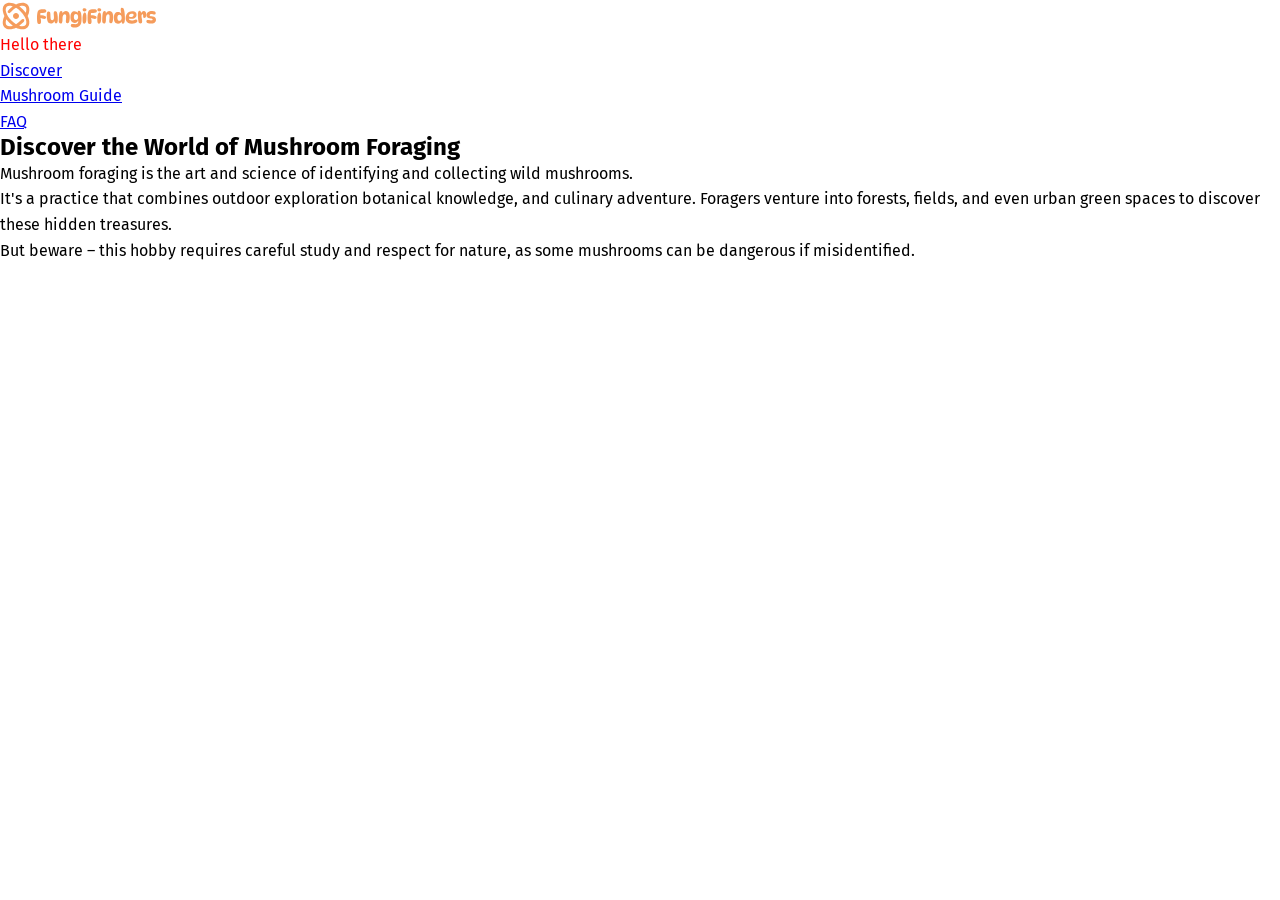
==== index.html @ e7a5d0ff "Adding the root styles" ====
<!DOCTYPE html>
<html lang="en">
<head>
    <meta charset="UTF-8">
    <meta name="viewport" content="width=device-width, initial-scale=1.0">
    <link rel="stylesheet" href="style.css">
    <link rel="preconnect" href="https://fonts.googleapis.com" />
    <link rel="preconnect" href="https://fonts.gstatic.com" crossorigin />
    <link href="https://fonts.googleapis.com/css2?family=Fira+Sans:wght@400;700&family=Outfit:wght@100..900&display=swap"
        rel="stylesheet" />
    <title>Fungi Finders</title>
</head>
<body>
    <header class="site-header">
        <img src="/fungi-finders-assets-and-designs-final/assets/fungi-finders.svg" alt="Logo of company showing funghi">
        <nav class="primary-navigation">
            <ul role="list">
                <li>Hello there</li>
                <li><a href="/">Discover</a></li>
                <li><a href="#">Mushroom Guide</a></li>
                <li><a href="#">FAQ</a></li>
            </ul>
        </nav>
    </header>
    <main>
        <section class="hero">
            <h1 >Discover the World of Mushroom Foraging</h1>
            <p>Mushroom foraging is the art and science of identifying and collecting wild mushrooms.</p>
            <p>It's a practice that combines outdoor exploration botanical knowledge, and culinary adventure. Foragers venture into
            forests, fields, and even urban green spaces to discover these hidden treasures.</p>
            <p>But beware – this hobby requires careful study and respect for nature, as some mushrooms can be dangerous if
            misidentified.</p>
        </section>
    </main>

  
</body>
</html>
---- style.css ----
@layer reset {
    *,
    *::before,
    *::after {
    box-sizing: border-box;
    }

    /* https://kilianvalkhof.com/2022/css-html/your-css-reset-needs-text-size-adjust-probably/ */
    html {
    -moz-text-size-adjust: none;
    -webkit-text-size-adjust: none;
    text-size-adjust: none;
    }

    body,
    h1,
    h2,
    h3,
    h4,
    p,
    figure,
    blockquote,
    dl,
    dd {
    margin: 0;

    }

    /* https://www.scottohara.me/blog/2019/01/12/lists-and-safari.html */
    [role="list"] { 
    list-style: none;
    margin: 0;
    padding: 0;

    color: red;
    }

    body {
    min-block-size: 100vh;
    line-height: 1.6;
    }

    h1,
    h2,
    h3,
    button,
    input,
    label {
    line-height: 1.1;
    }

    h1,
    h2,
    h3,
    h4 {
    text-wrap: balance;
    }

    p,
    li {
    text-wrap: pretty;
    }

    img,
    picture {
    max-inline-size: 100%;
    display: block;
    }

    input,
    button,
    textarea,
    select {
    font: inherit;
    }   
}

@layer base {
    :root {
  --clr-white: hsl(0, 0%, 100%);
  --clr-gray-100: hsl(0, 2%, 79%);
  --clr-brand-400: hsl(25, 88%, 75%);
  --clr-brand-500: hsl(25, 88%, 66%);
  --clr-green-400: hsl(143, 19%, 49%);
  --clr-green-500: hsl(143, 38%, 37%);
  --clr-green-600: hsl(145, 29%, 19%);
  --clr-brown-500: hsl(10, 5%, 25%);
  --clr-brown-600: hsl(9, 7%, 21%);
  --clr-brown-700: hsl(9, 8%, 16%);
  --clr-brown-800: hsl(0, 6%, 15%);
  --clr-brown-900: hsl(0, 6%, 13%);

  --clr-orange-500: hsl(28, 43%, 28%);
  --clr-red-500: hsl(359, 34%, 24%);
  --clr-teal-500: hsl(186, 42%, 25%);

 --ff-heading: "Outfit", sans-serif;
 --ff-body: "Fira Sans", sans-serif;
}
}

body {
    font-family: var(--ff-body);
}
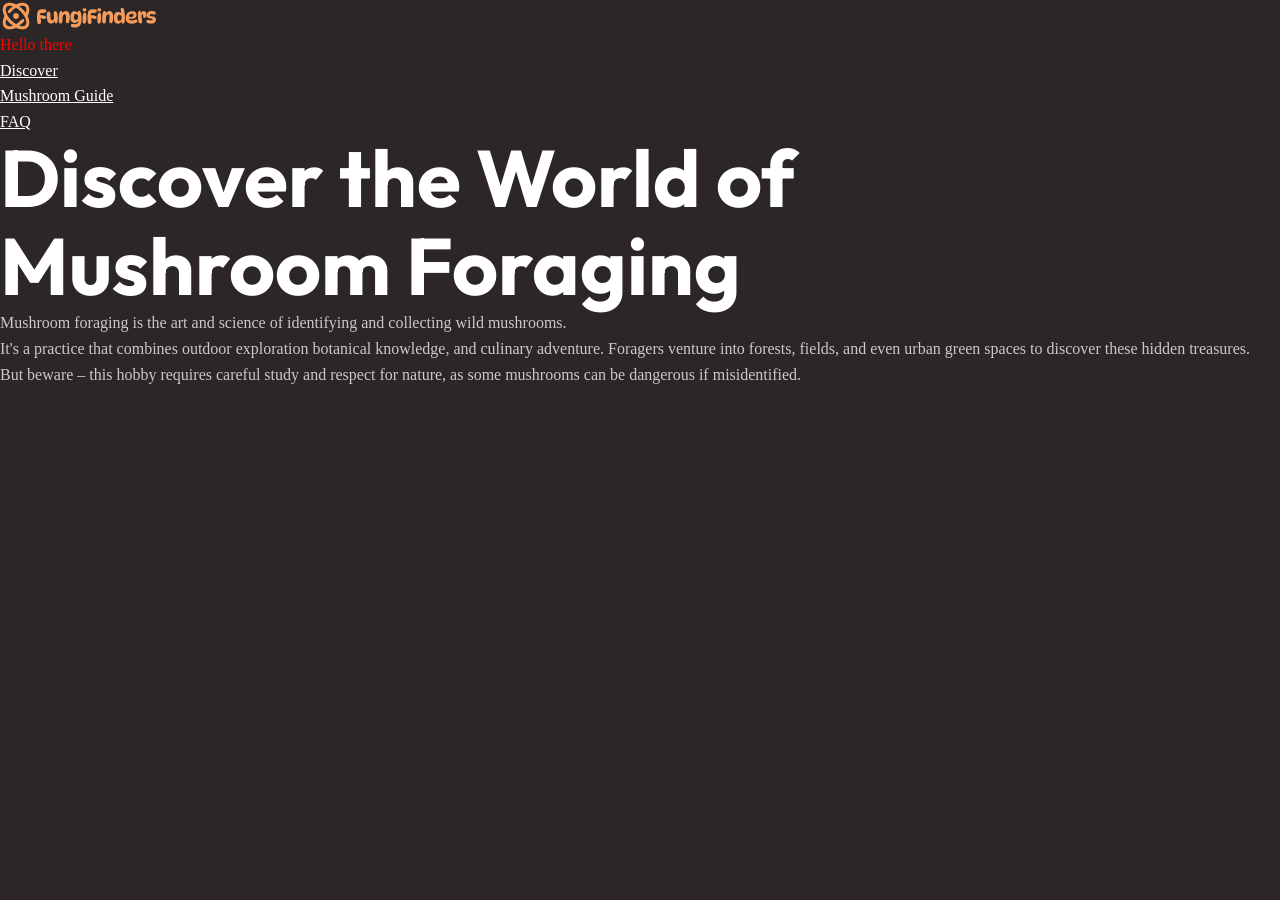
==== commit 543e7fc7: "setting up html structure" ====
--- a/index.html
+++ b/index.html
@@ -31,7 +31,80 @@
             <p>But beware – this hobby requires careful study and respect for nature, as some mushrooms can be dangerous if
             misidentified.</p>
         </section>
+
+        <section>
+            <h2></h2>
+            <p></p>
+            <!-- three columns -->
+             <div>
+                <div class="card">
+                    <img src="#" alt="">
+                    <h3></h3>
+                    <p></p>
+                </div>
+             </div>
+        </section>
+        <section>
+            <h2></h2>
+            <p></p>
+            <!-- three columns -->
+             <div>
+                <div class="card">
+                    <img src="#" alt="">
+                    <h3></h3>
+                    <p></p>
+                </div>
+             </div>
+        </section>
+        <!-- col 3 -->
+        <section>
+            <h2></h2>
+            <p></p>
+            <!-- three columns -->
+             <div>
+                <div class="card">
+                    <img src="#" alt="">
+                    <h3></h3>
+                    <p></p>
+                </div>
+             </div>
+        </section>
+
+        <section>
+            <h2></h2>
+            <p></p>
+        </section>
+
+        <section>
+            <!-- two columns -->
+             <div>
+                <div>
+                    <img src="#" alt="">
+                </div>
+                <div>
+                    <h2></h2>
+                    <p></p>
+                    <p></p>
+                    <a href="http://" class="button"></a>
+                </div>
+             </div>
+             <div>
+                <div>
+                    <h2></h2>
+                    <p></p>
+                    <p></p>
+                    <a href="http://" class="button"></a>
+                </div>
+                <div>
+                    <img src="#" alt="">
+                </div>
+             </div>
+        </section>
     </main>
+
+    <footer class="site-footer">
+
+    </footer>
 
   
 </body>
--- a/style.css
+++ b/style.css
@@ -94,13 +94,94 @@
   --clr-red-500: hsl(359, 34%, 24%);
   --clr-teal-500: hsl(186, 42%, 25%);
 
- --ff-heading: "Outfit", sans-serif;
- --ff-body: "Fira Sans", sans-serif;
-}
+  --ff-heading: "Outfit", sans-serif;
+  --ff-body: "Fira Sans", sans-serif;
+  --fs-300: 0.875rem;
+  --fs-400: 1rem;
+  --fs-500: 1.125rem;
+  --fs-600: 1.25rem;
+  --fs-700: 1.5rem;
+  --fs-800: 2rem;
+  --fs-900: 3.75rem;
+  --fs-1000: 3.75rem;
+    
+
+
+  /* primitives here */
+  --text-main: var(--clr-gray-100);
+  --text-high-contrast: var(--clr-white);
+  --text-brand: var(--clr-brand-500);
+  --text-brand-light: var(--clr-brand-400);
+
+  --background-accent-light: var(--clr-green-400);
+  --background-accent-main: var(--clr-green-500);
+  --background-accent-dark: var(--clr-green-600);
+
+  --background-extra-light: var(--clr-brown-500);
+  --background-light: var(--clr-brown-600);
+  --background-main: var(--clr-brown-700);
+  --background-dark: var(--clr-brown-800);
+  --background-extra-dark: var(--clr-brown-900);
+        
+
+  --font-size-heading-sm: var(--fs-700);
+  --font-size-heading-regular: var(--fs-800);
+  --font-size-heading-lg: var(--fs-900);
+  --font-size-heading-xl: var(--fs-1000);
+
+  --font-size-sm: var(--fs-300);
+  --font-size-regular: var(--fs-400);
+  --font-size-md: var(--fs-500);
+  --font-size-lg: var(--fs-600);
+
+
+  --border-radius-1: 0.25rem;
+  --border-radius-2: 0.5rem;
+  --border-radius-3: 0.75rem;
+
+    
+ @media (width > 760px) {
+    --fs-300: 0.875rem;
+    --fs-400: 1rem;
+    --fs-500: 1.25rem;
+    --fs-600: 1.5rem;
+    --fs-700: 2rem;
+    --fs-800: 3rem;
+    --fs-900: 5rem;
+    --fs-1000: 7.5rem;
+ }
+ 
+    html {
+    font-family: var(--ff-body);
+    line-height: 1.6;
 }
 
 body {
-    font-family: var(--ff-body);
+    font-size: var(--font-size-regular);
+    color: var(--text-main);
+    background-color: var(--background-main);
 }
 
 
+h1, h2, h3, h4 {
+    font-family: var(--ff-heading);
+    color: var(--text-high-contrast);   
+}
+
+h1 {
+    font-size: var(--font-size-heading-lg);
+}
+
+a {
+    color: var(--text-high-contrast);
+}
+
+a:hover,
+a:focus-visible {
+    color: red;
+}
+/* end of root - end of base */
+}
+    } 
+
+
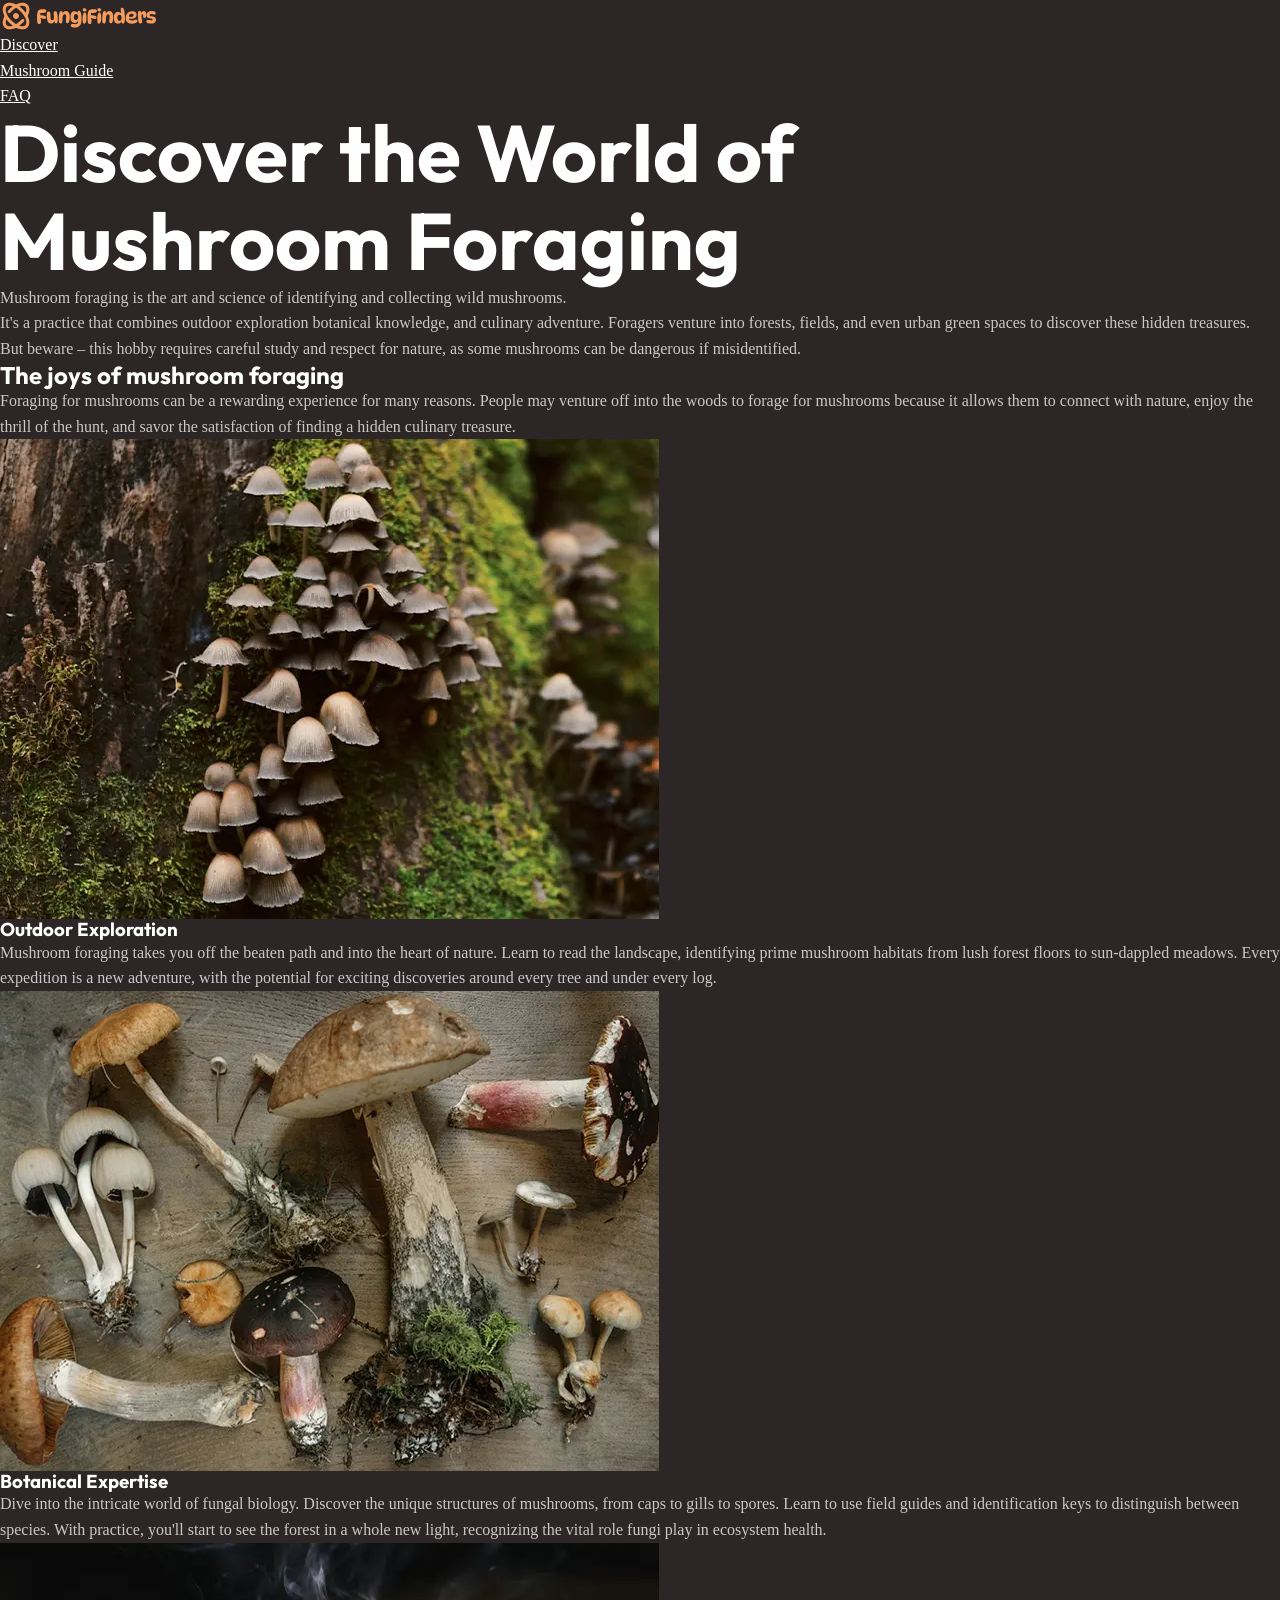
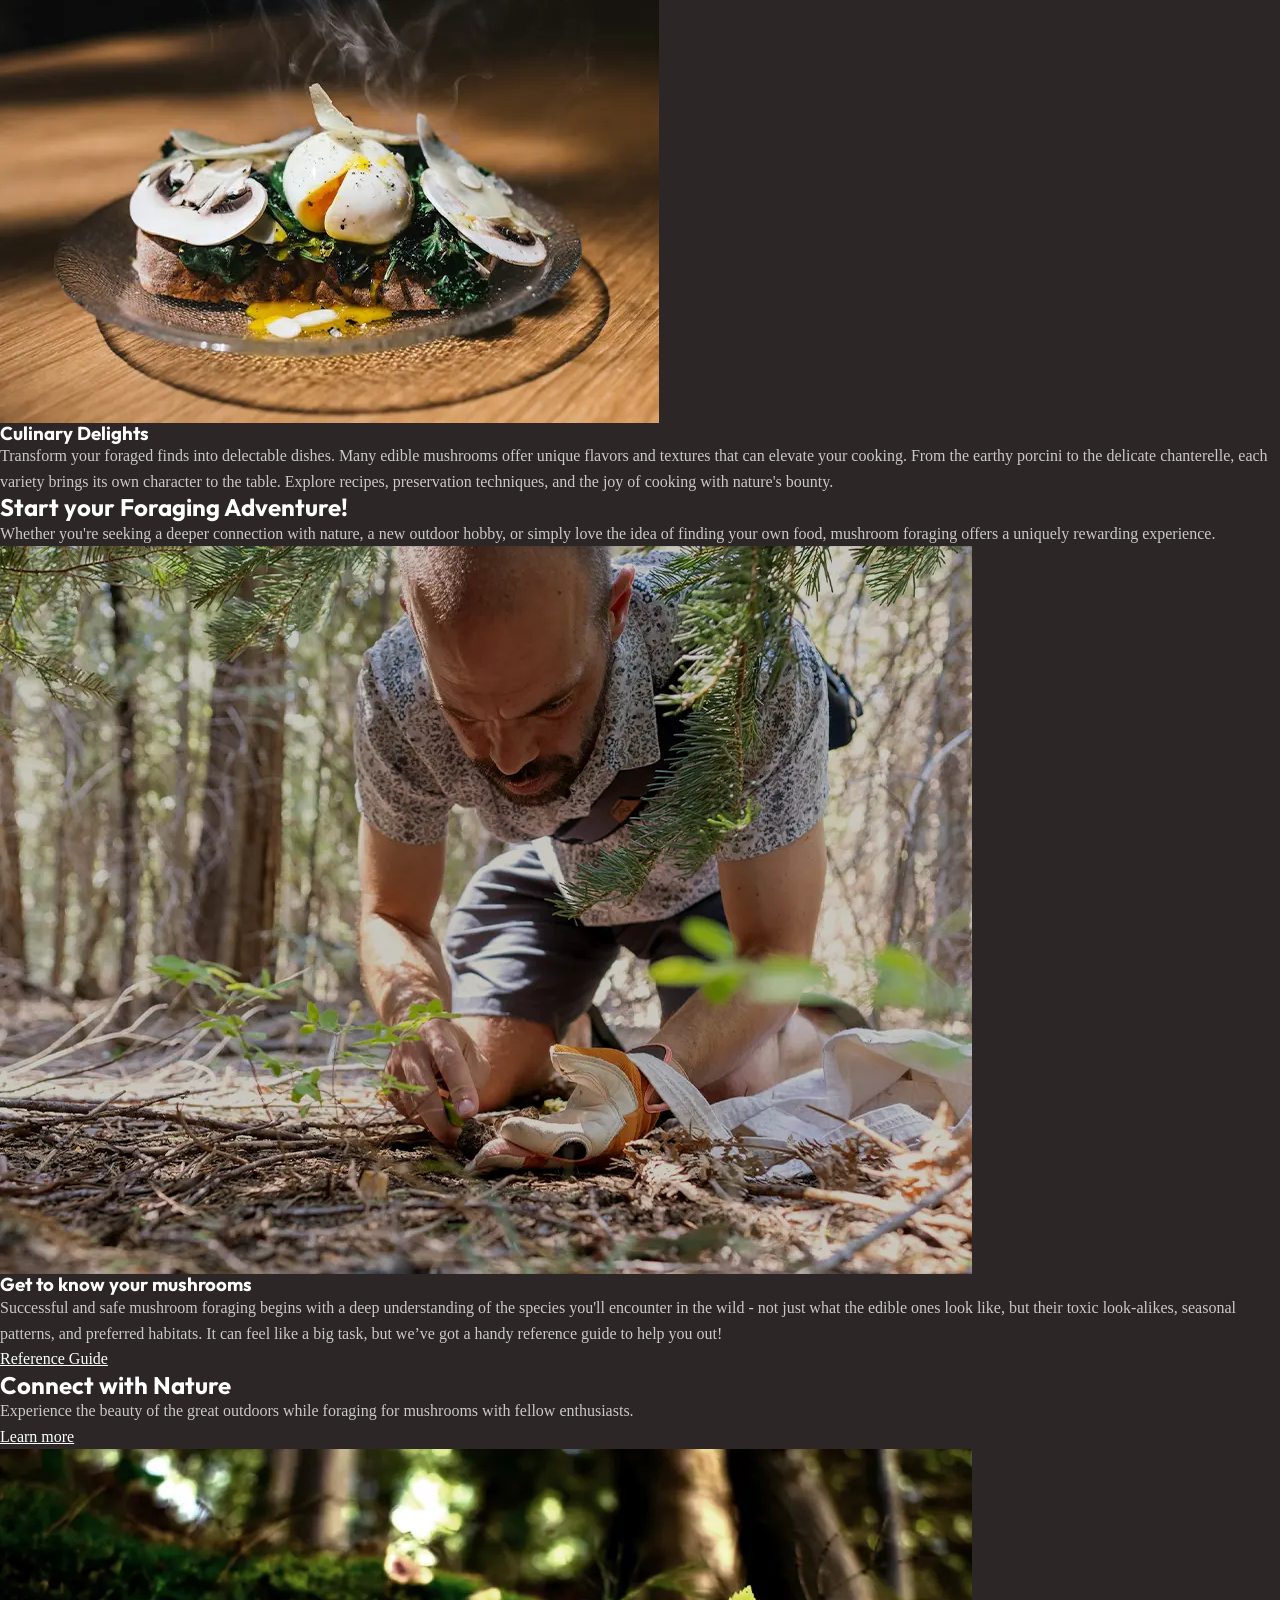
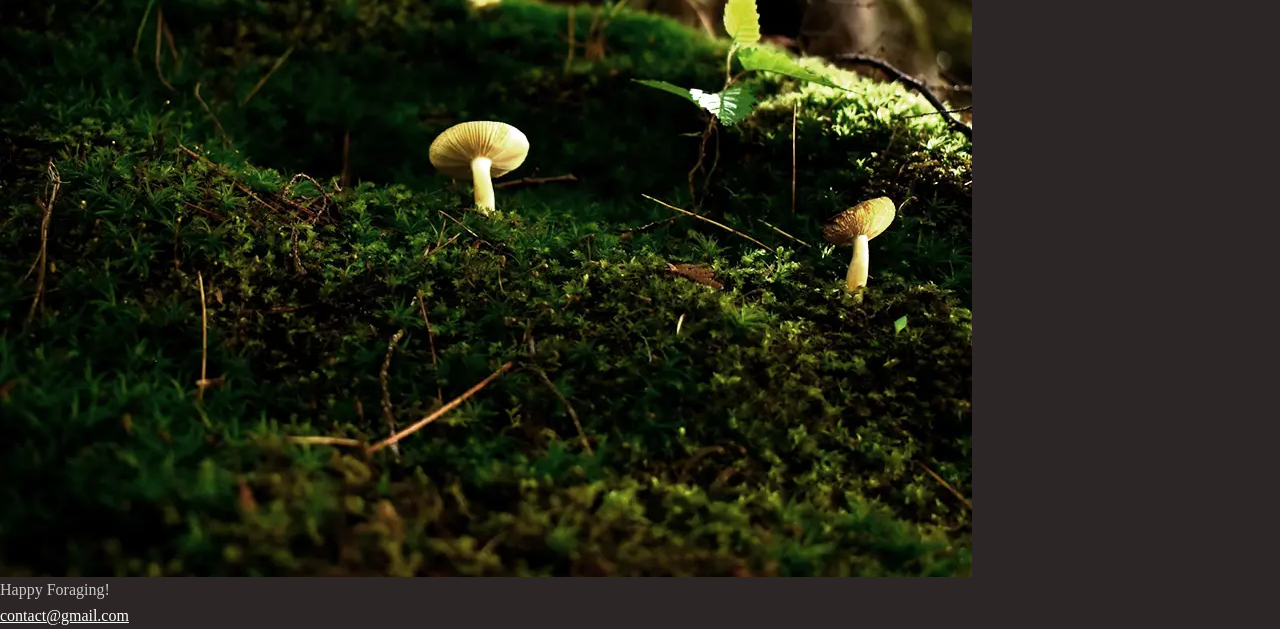
==== commit fad6621b: "adding css html for screenreader for the links" ====
--- a/index.html
+++ b/index.html
@@ -15,7 +15,7 @@
         <img src="/fungi-finders-assets-and-designs-final/assets/fungi-finders.svg" alt="Logo of company showing funghi">
         <nav class="primary-navigation">
             <ul role="list">
-                <li>Hello there</li>
+                
                 <li><a href="/">Discover</a></li>
                 <li><a href="#">Mushroom Guide</a></li>
                 <li><a href="#">FAQ</a></li>
@@ -33,77 +33,80 @@
         </section>
 
         <section>
-            <h2></h2>
-            <p></p>
+            <h2>The joys of mushroom foraging</h2>
+            <p>Foraging for mushrooms can be a rewarding experience for many reasons. People may venture off into the woods to forage
+            for mushrooms because it allows them to connect with nature, enjoy the thrill of the hunt, and savor the satisfaction of
+            finding a hidden culinary treasure.</p>
             <!-- three columns -->
              <div>
                 <div class="card">
-                    <img src="#" alt="">
-                    <h3></h3>
-                    <p></p>
+                    <img src="/fungi-finders-assets-and-designs-final/assets/outdoor-exploration.webp" alt="forest with wild mushrooms growing on a tree">
+                    <h3>Outdoor Exploration</h3>
+                    <p>Mushroom foraging takes you off the beaten path and into the heart of nature. Learn to read the landscape, identifying
+                    prime mushroom habitats from lush forest floors to sun-dappled meadows. Every expedition is a new adventure, with the
+                    potential for exciting discoveries around every tree and under every log.</p>
+                </div>
+             </div>
+             <div>
+                <div class="card">
+                    <img src="/fungi-finders-assets-and-designs-final/assets/botanical-expertise.webp" alt="harvested mushrooms">
+                    <h3>Botanical Expertise</h3>
+                <p>Dive into the intricate world of fungal biology. Discover the unique structures of mushrooms, from caps to gills to
+                    spores. Learn to use field guides and identification keys to distinguish between species. With practice, you'll
+                    start to
+                    see the forest in a whole new light, recognizing the vital role fungi play in ecosystem health.</p>
+                </div>
+             </div>
+    
+             <div>
+                <div class="card">
+                    <img src="/fungi-finders-assets-and-designs-final/assets/culinary-delight.webp" alt="plate with cooked mushroome">
+                    <h3>Culinary Delights</h3>
+                    <p>Transform your foraged finds into delectable dishes. Many edible mushrooms offer unique flavors and textures that can
+                    elevate your cooking. From the earthy porcini to the delicate chanterelle, each variety brings its own character to the
+                    table. Explore recipes, preservation techniques, and the joy of cooking with nature's bounty.</p>
                 </div>
              </div>
         </section>
+       
         <section>
-            <h2></h2>
-            <p></p>
-            <!-- three columns -->
+            <h2>Start your <span>Foraging Adventure!</span></h2>
+            <p>Whether you're seeking a deeper connection with nature, a new outdoor hobby, or simply love the idea of finding your own
+            food, mushroom foraging offers a uniquely rewarding experience.</p>
+            <!-- two columns -->
              <div>
                 <div class="card">
-                    <img src="#" alt="">
-                    <h3></h3>
-                    <p></p>
-                </div>
-             </div>
-        </section>
-        <!-- col 3 -->
-        <section>
-            <h2></h2>
-            <p></p>
-            <!-- three columns -->
-             <div>
-                <div class="card">
-                    <img src="#" alt="">
-                    <h3></h3>
-                    <p></p>
+                    <img src="/fungi-finders-assets-and-designs-final/assets/get-to-know.webp" alt="guy cutting mushrooms in forest">
+                    <h3>Get to know your mushrooms</h3>
+                    <p>Successful and safe mushroom foraging begins with a deep understanding of the species you'll encounter in the wild - not
+                    just what the edible ones look like, but their toxic look-alikes, seasonal patterns, and preferred habitats.
+                    
+                    It can feel like a big task, but we’ve got a handy reference guide to help you out!</p>
+                    <a href="#" class="button"> Reference Guide <span class="visually-hidden">Learn more about mushrooms using our handy reference guide!</span></a>
+                    
+                   
                 </div>
              </div>
         </section>
 
         <section>
-            <h2></h2>
-            <p></p>
-        </section>
+            <div>
+                <h2>Connect with Nature</h2>
+                    <p>Experience the beauty of the great outdoors while foraging for mushrooms with fellow enthusiasts.</p>
 
-        <section>
-            <!-- two columns -->
-             <div>
-                <div>
-                    <img src="#" alt="">
-                </div>
-                <div>
-                    <h2></h2>
-                    <p></p>
-                    <p></p>
-                    <a href="http://" class="button"></a>
-                </div>
-             </div>
-             <div>
-                <div>
-                    <h2></h2>
-                    <p></p>
-                    <p></p>
-                    <a href="http://" class="button"></a>
-                </div>
-                <div>
-                    <img src="#" alt="">
-                </div>
-             </div>
+                <a href="#" class="button">Learn more <span class="visually-hidden">about mashrooms using our handy guide!</span></a>
+            </div>
+            <div>
+                <img src="/fungi-finders-assets-and-designs-final/assets/nature.webp" alt="small mushroom growing">
+            </div>
+            
+            
         </section>
     </main>
 
     <footer class="site-footer">
-
+        <p>Happy Foraging!</p>
+        <a href="mailto:contact@gmail.com">contact@gmail.com</a>
     </footer>
 
   
--- a/style.css
+++ b/style.css
@@ -184,4 +184,19 @@
 }
     } 
 
-
+ /* making links more accessible 
+ for screenreaders*/
+
+@layer utilities {
+  .visually-hidden {
+    clip: rect(0 0 0 0);
+    clip-path: inset(50%);
+    height: 1px;
+    overflow: hidden;
+    position: absolute;
+    white-space: nowrap;
+    width: 1px;
+  }
+}
+
+
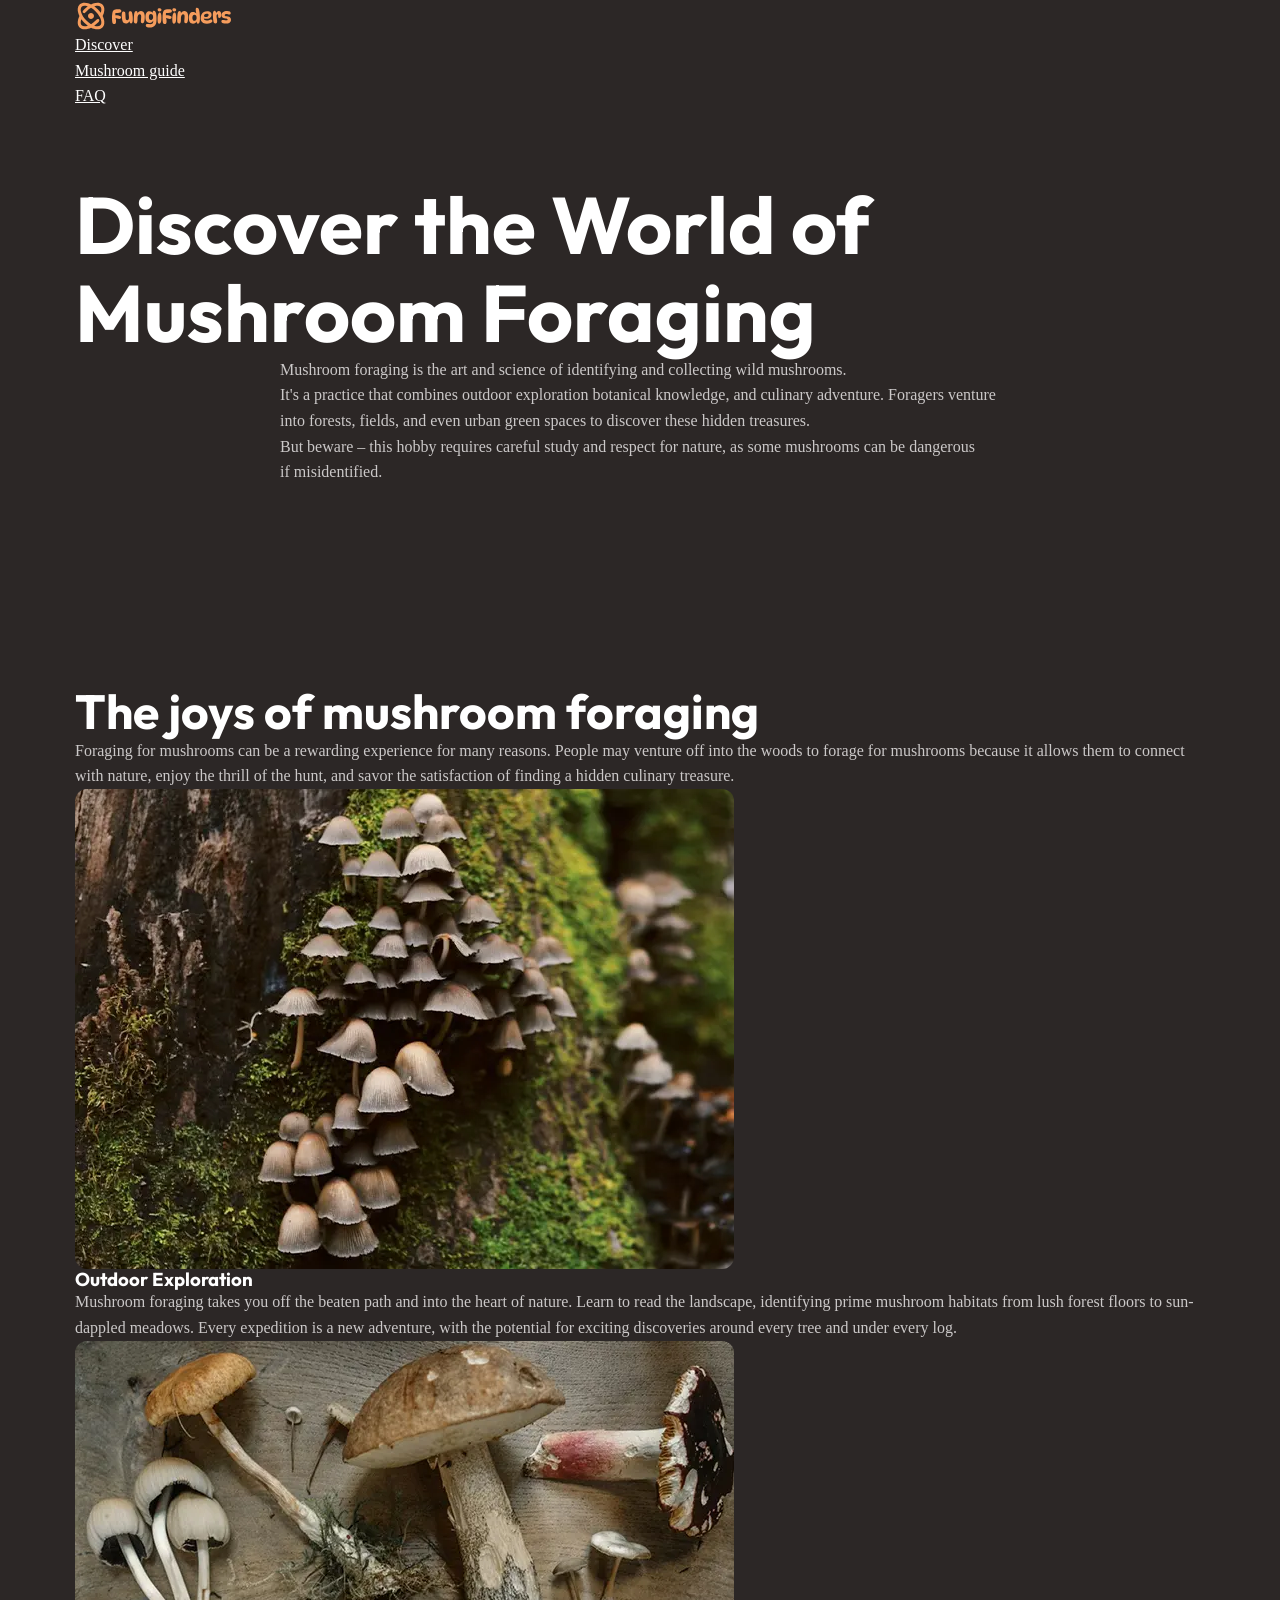
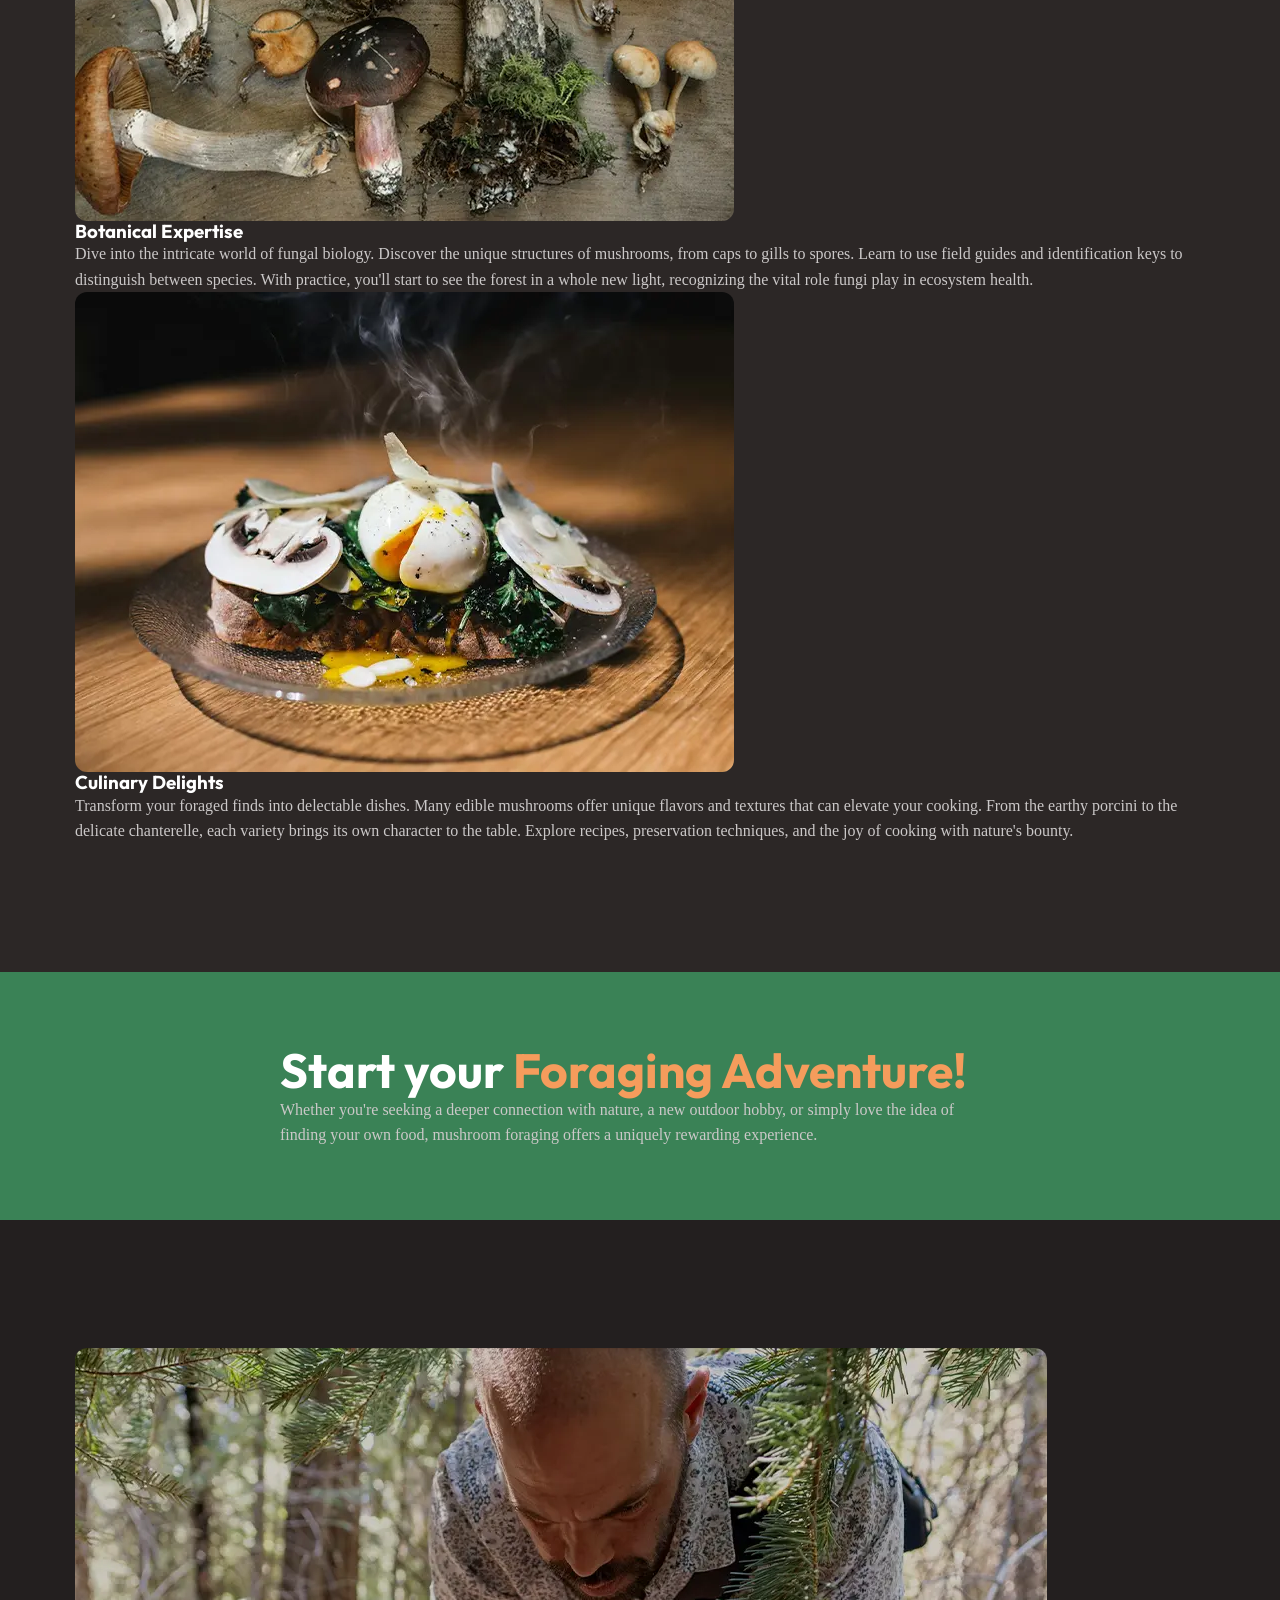
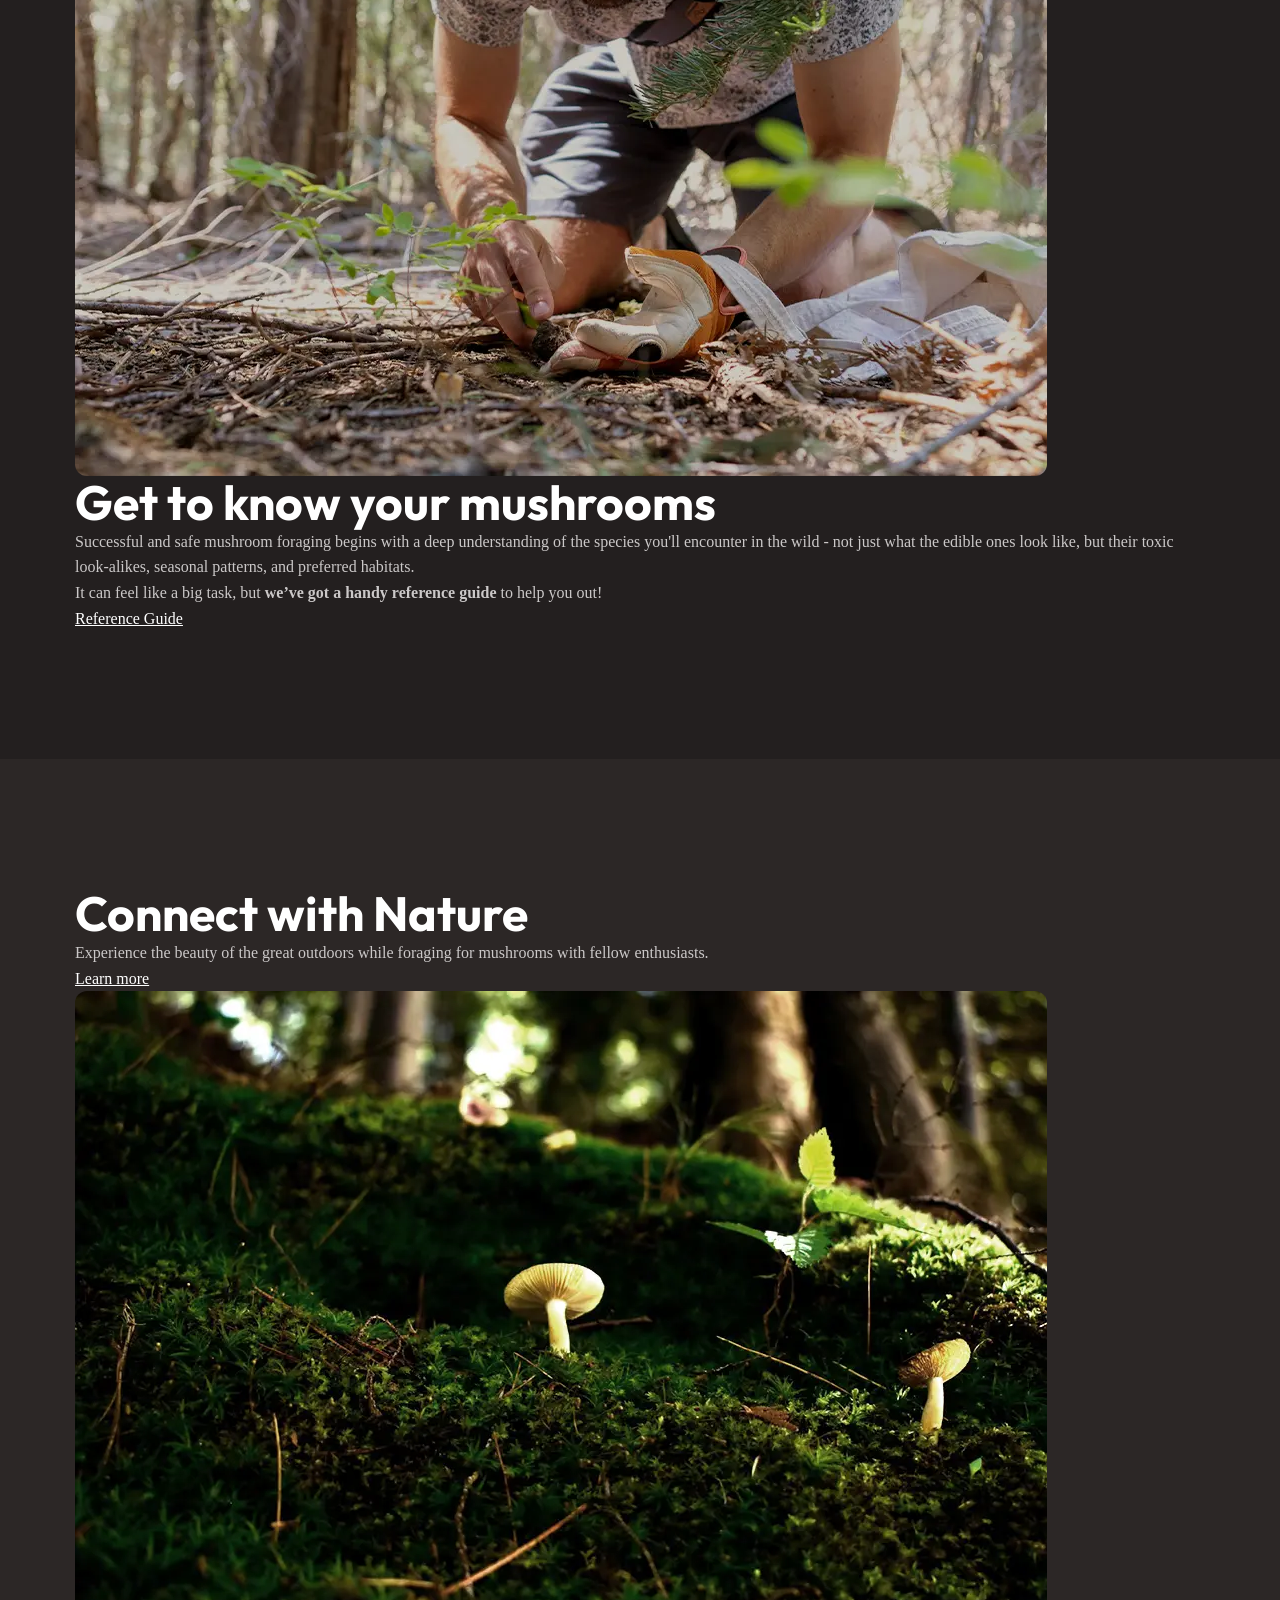
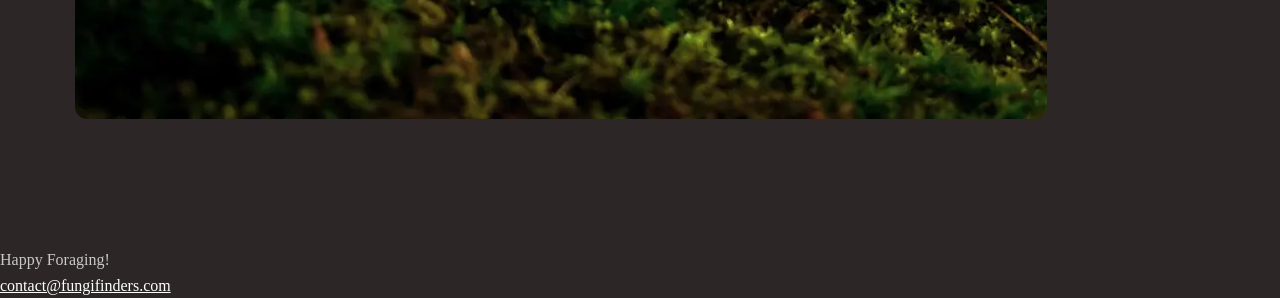
==== commit db67e6c0: "modifing utilities" ====
--- a/index.html
+++ b/index.html
@@ -1,114 +1,182 @@
 <!DOCTYPE html>
 <html lang="en">
+
 <head>
-    <meta charset="UTF-8">
-    <meta name="viewport" content="width=device-width, initial-scale=1.0">
-    <link rel="stylesheet" href="style.css">
+    <meta charset="UTF-8" />
+    <meta name="viewport" content="width=device-width, initial-scale=1.0" />
+    <title>FungiFinders</title>
     <link rel="preconnect" href="https://fonts.googleapis.com" />
     <link rel="preconnect" href="https://fonts.gstatic.com" crossorigin />
-    <link href="https://fonts.googleapis.com/css2?family=Fira+Sans:wght@400;700&family=Outfit:wght@100..900&display=swap"
+    <link
+        href="https://fonts.googleapis.com/css2?family=Fira+Sans:wght@400;700&family=Outfit:wght@100..900&display=swap"
         rel="stylesheet" />
-    <title>Fungi Finders</title>
+    <link rel="stylesheet" href="style.css" />
 </head>
+
 <body>
     <header class="site-header">
-        <img src="/fungi-finders-assets-and-designs-final/assets/fungi-finders.svg" alt="Logo of company showing funghi">
-        <nav class="primary-navigation">
-            <ul role="list">
-                
-                <li><a href="/">Discover</a></li>
-                <li><a href="#">Mushroom Guide</a></li>
-                <li><a href="#">FAQ</a></li>
-            </ul>
-        </nav>
+        <div class="wrapper" data-width="wide">
+            <a href="/">
+                <img class="logo" src="/fungi-finders-assets-and-designs-final/assets/fungi-finders.svg" />
+            </a>
+
+            <nav class="primary-navigation">
+                <ul role="list">
+                    <li><a href="/">Discover</a></li>
+                    <li><a href="mushroom-guide.html">Mushroom guide</a></li>
+                    <li><a href="mushroom-guide.html#faq">FAQ</a></li>
+                </ul>
+            </nav>
+        </div>
     </header>
     <main>
-        <section class="hero">
-            <h1 >Discover the World of Mushroom Foraging</h1>
-            <p>Mushroom foraging is the art and science of identifying and collecting wild mushrooms.</p>
-            <p>It's a practice that combines outdoor exploration botanical knowledge, and culinary adventure. Foragers venture into
-            forests, fields, and even urban green spaces to discover these hidden treasures.</p>
-            <p>But beware – this hobby requires careful study and respect for nature, as some mushrooms can be dangerous if
-            misidentified.</p>
+        <section class="hero section" data-padding="compact">
+            <div class="wrapper">
+                <h1>
+                    Discover the World of
+                    <span>Mushroom Foraging</span>
+                </h1>
+            </div>
+                <div class="wrapper" data-width="narrow">
+                    <p>
+                        Mushroom foraging is the art and science of identifying and
+                        collecting wild mushrooms.
+                    </p>
+                    <p>
+                        It's a practice that combines outdoor exploration botanical
+                        knowledge, and culinary adventure. Foragers venture into forests,
+                        fields, and even urban green spaces to discover these hidden
+                        treasures.
+                    </p>
+                    <p>
+                        But beware – this hobby requires careful study and respect for
+                        nature, as some mushrooms can be dangerous if misidentified.
+                    </p>
+                </div>
         </section>
 
-        <section>
-            <h2>The joys of mushroom foraging</h2>
-            <p>Foraging for mushrooms can be a rewarding experience for many reasons. People may venture off into the woods to forage
-            for mushrooms because it allows them to connect with nature, enjoy the thrill of the hunt, and savor the satisfaction of
-            finding a hidden culinary treasure.</p>
-            <!-- three columns -->
-             <div>
-                <div class="card">
-                    <img src="/fungi-finders-assets-and-designs-final/assets/outdoor-exploration.webp" alt="forest with wild mushrooms growing on a tree">
-                    <h3>Outdoor Exploration</h3>
-                    <p>Mushroom foraging takes you off the beaten path and into the heart of nature. Learn to read the landscape, identifying
-                    prime mushroom habitats from lush forest floors to sun-dappled meadows. Every expedition is a new adventure, with the
-                    potential for exciting discoveries around every tree and under every log.</p>
+        <section class="section">
+            <div class="wrapper">
+                <h2 class="section-title">The joys of mushroom foraging</h2>
+                <p>
+                    Foraging for mushrooms can be a rewarding experience for many
+                    reasons. People may venture off into the woods to forage for
+                    mushrooms because it allows them to connect with nature, enjoy the
+                    thrill of the hunt, and savor the satisfaction of finding a hidden
+                    culinary treasure.
+                </p>
+
+                <!-- this is 3 columns-->
+                <div class="equal-columns">
+                    <div class="card">
+                        <img src="/fungi-finders-assets-and-designs-final/assets/outdoor-exploration.webp"
+                            alt="Tighly grouped brown mushrooms growing up the side of a mossy tree trunk" />
+                        <h3>Outdoor Exploration</h3>
+                        <p>
+                            Mushroom foraging takes you off the beaten path and into the
+                            heart of nature. Learn to read the landscape, identifying prime
+                            mushroom habitats from lush forest floors to sun-dappled
+                            meadows. Every expedition is a new adventure, with the potential
+                            for exciting discoveries around every tree and under every log.
+                        </p>
+                    </div>
+
+                    <div class="card">
+                        <img src="/fungi-finders-assets-and-designs-final/assets/botanical-expertise.webp" alt="Various harvested wild mushrooms on a table" />
+                        <h3>Botanical Expertise</h3>
+                        <p>
+                            Dive into the intricate world of fungal biology. Discover the
+                            unique structures of mushrooms, from caps to gills to spores.
+                            Learn to use field guides and identification keys to distinguish
+                            between species. With practice, you'll start to see the forest
+                            in a whole new light, recognizing the vital role fungi play in
+                            ecosystem health.
+                        </p>
+                    </div>
+
+                    <div class="card">
+                        <img src="/fungi-finders-assets-and-designs-final/assets/culinary-delight.webp"
+                            alt="A freshly cooked plate of food, still steaming, with several mushroom slices on it" />
+                        <h3>Culinary Delights</h3>
+                        <p>
+                            Transform your foraged finds into delectable dishes. Many edible
+                            mushrooms offer unique flavors and textures that can elevate
+                            your cooking. From the earthy porcini to the delicate
+                            chanterelle, each variety brings its own character to the table.
+                            Explore recipes, preservation techniques, and the joy of cooking
+                            with nature's bounty.
+                        </p>
+                    </div>
                 </div>
-             </div>
-             <div>
-                <div class="card">
-                    <img src="/fungi-finders-assets-and-designs-final/assets/botanical-expertise.webp" alt="harvested mushrooms">
-                    <h3>Botanical Expertise</h3>
-                <p>Dive into the intricate world of fungal biology. Discover the unique structures of mushrooms, from caps to gills to
-                    spores. Learn to use field guides and identification keys to distinguish between species. With practice, you'll
-                    start to
-                    see the forest in a whole new light, recognizing the vital role fungi play in ecosystem health.</p>
-                </div>
-             </div>
-    
-             <div>
-                <div class="card">
-                    <img src="/fungi-finders-assets-and-designs-final/assets/culinary-delight.webp" alt="plate with cooked mushroome">
-                    <h3>Culinary Delights</h3>
-                    <p>Transform your foraged finds into delectable dishes. Many edible mushrooms offer unique flavors and textures that can
-                    elevate your cooking. From the earthy porcini to the delicate chanterelle, each variety brings its own character to the
-                    table. Explore recipes, preservation techniques, and the joy of cooking with nature's bounty.</p>
-                </div>
-             </div>
-        </section>
-       
-        <section>
-            <h2>Start your <span>Foraging Adventure!</span></h2>
-            <p>Whether you're seeking a deeper connection with nature, a new outdoor hobby, or simply love the idea of finding your own
-            food, mushroom foraging offers a uniquely rewarding experience.</p>
-            <!-- two columns -->
-             <div>
-                <div class="card">
-                    <img src="/fungi-finders-assets-and-designs-final/assets/get-to-know.webp" alt="guy cutting mushrooms in forest">
-                    <h3>Get to know your mushrooms</h3>
-                    <p>Successful and safe mushroom foraging begins with a deep understanding of the species you'll encounter in the wild - not
-                    just what the edible ones look like, but their toxic look-alikes, seasonal patterns, and preferred habitats.
-                    
-                    It can feel like a big task, but we’ve got a handy reference guide to help you out!</p>
-                    <a href="#" class="button"> Reference Guide <span class="visually-hidden">Learn more about mushrooms using our handy reference guide!</span></a>
-                    
-                   
-                </div>
-             </div>
+            </div>
         </section>
 
-        <section>
-            <div>
-                <h2>Connect with Nature</h2>
-                    <p>Experience the beauty of the great outdoors while foraging for mushrooms with fellow enthusiasts.</p>
+        <section class="background-accent-main section" data-padding="compact">
+            <div class="wrapper" data-width="narrow">
+                <h2 class="section-title">Start your <span class="text-brand">Foraging Adventure!</span></h2>
+                <p>
+                    Whether you're seeking a deeper connection with nature, a new
+                    outdoor hobby, or simply love the idea of finding your own food,
+                    mushroom foraging offers a uniquely rewarding experience.
+                </p>
+            </div>
+        </section>
 
-                <a href="#" class="button">Learn more <span class="visually-hidden">about mashrooms using our handy guide!</span></a>
+        <section class="section background-extra-dark">
+            <div class="wrapper" data-width="wide">
+                <div class="equal-columns">
+                    <!-- two columns -->
+                    <div>
+                        <img src="/fungi-finders-assets-and-designs-final/assets/get-to-know.webp"
+                            alt="A man on his hands and knees carefully digging a mushroom out of the forest floor" />
+                    </div>
+                    <div>
+                        <h2 class="section-title">Get to know your mushrooms</h2>
+                        <p>
+                            Successful and safe mushroom foraging begins with a deep
+                            understanding of the species you'll encounter in the wild - not
+                            just what the edible ones look like, but their toxic
+                            look-alikes, seasonal patterns, and preferred habitats.
+                        </p>
+                        <p>
+                            It can feel like a big task, but
+                            <strong>we’ve got a handy reference guide</strong> to help you
+                            out!
+                        </p>
+                        <a class="button" href="/mushroom-guide.html"><span class="visually-hidden">Get to know your
+                                mushrooms by using our handy</span>
+                            Reference Guide</a>
+                    </div>
+                </div>
             </div>
-            <div>
-                <img src="/fungi-finders-assets-and-designs-final/assets/nature.webp" alt="small mushroom growing">
+        </section>
+
+        <section class="section">
+            <div class="wrapper">
+                <div class="equal-columns">
+                    <!-- two columns -->
+                    <div>
+                        <h2 class="section-title">Connect with Nature</h2>
+                        <p>
+                            Experience the beauty of the great outdoors while foraging for
+                            mushrooms with fellow enthusiasts.
+                        </p>
+                        <a class="button" href="#">Learn more
+                            <span class="visually-hidden">about mushrooms with our handy mushroom guide</span></a>
+                    </div>
+                    <div>
+                        <img src="/fungi-finders-assets-and-designs-final/assets/nature.webp"
+                            alt="A few small yellowish mushrooms growing on a mossy forest floor" />
+                    </div>
+                </div>
             </div>
-            
-            
         </section>
     </main>
 
     <footer class="site-footer">
         <p>Happy Foraging!</p>
-        <a href="mailto:contact@gmail.com">contact@gmail.com</a>
+        <a href="mailto:contact@fungifinders.com">contact@fungifinders.com</a>
     </footer>
+</body>
 
-  
-</body>
 </html>
--- a/style.css
+++ b/style.css
@@ -31,8 +31,7 @@
     list-style: none;
     margin: 0;
     padding: 0;
-
-    color: red;
+    
     }
 
     body {
@@ -180,9 +179,46 @@
 a:focus-visible {
     color: red;
 }
-/* end of root - end of base */
+img {
+    border-radius: var(--border-radius-3);
+}
+
+/* ANCHOR  end of root - end of base */
 }
     } 
+
+@layer layout{
+   .section{
+    padding-block: 3.75rem;
+
+    @media (width > 720px) {
+        padding-block: 8rem;
+
+        &[data-padding="compact"]{
+            padding-block: 4.5rem;
+        }
+
+    }
+   }
+
+    .wrapper {
+        --wrapper-max-width: 1130px;
+
+        max-width: var(--wrapper-max-width);
+        margin-inline: auto; /*doesnt touch top and bottom */
+        padding-inline: 1rem;
+        box-sizing: content-box;  /*if you take out things from figma it is recommended*/
+          /*& = placeholder of wrapper --- could be placed outside of the currly brackets  */
+
+        &[data-width="narrow"] {
+            --wrapper-max-width: 720px
+        }
+
+        &[data-width="wide"]{
+            --wrapper-max-width: 1130px;
+        }
+    }
+}
 
  /* making links more accessible 
  for screenreaders*/
@@ -197,6 +233,67 @@
     white-space: nowrap;
     width: 1px;
   }
-}
-
-
+
+  .text-center {
+    text-align: center;
+  }
+
+  .text-main {
+    color: var(--text-main)
+  }
+  .text-high-contrast {
+    color: var(--text-high-contrast)
+  }
+  .text-brand {
+    color: var(--text-brand)
+  }
+  
+ .text-brand-light {
+    color: var(--text-brand-light)
+  }
+
+  .section-title {
+    font-size: var(--font-size-heading-regular);
+  }
+  
+  .background-accent-light {
+    background-color: var(--background-accent-light)
+  }
+  .background-accent-main {
+    background-color: var(--background-accent-main)
+  }
+  
+   .background-accent-dark {
+    background-color: var(--background-accent-dark)
+  }
+ 
+   .background-extra-light {
+    background-color: var(--background-extra-light)
+  }
+
+   .background-light {
+    background-color: var(--background-light)
+  }
+    .background-main {
+    background-color: var(--background-main)
+  }
+   .background-dark {
+    background-color: var(--background-dark)
+  }
+   .background-extra-dark {
+    background-color: var(--background-extra-dark)
+  }
+  .font-size-sm {
+    font-size: var(--font-size-sm);
+  }
+  .font-size-regular {
+    font-size: var(--font-size-regular);
+  }
+  .font-size-md {
+    font-size: var(--font-size-md);
+  }
+  .font-size-lg {
+    font-size: var(--font-size-lg);
+  }
+        
+}
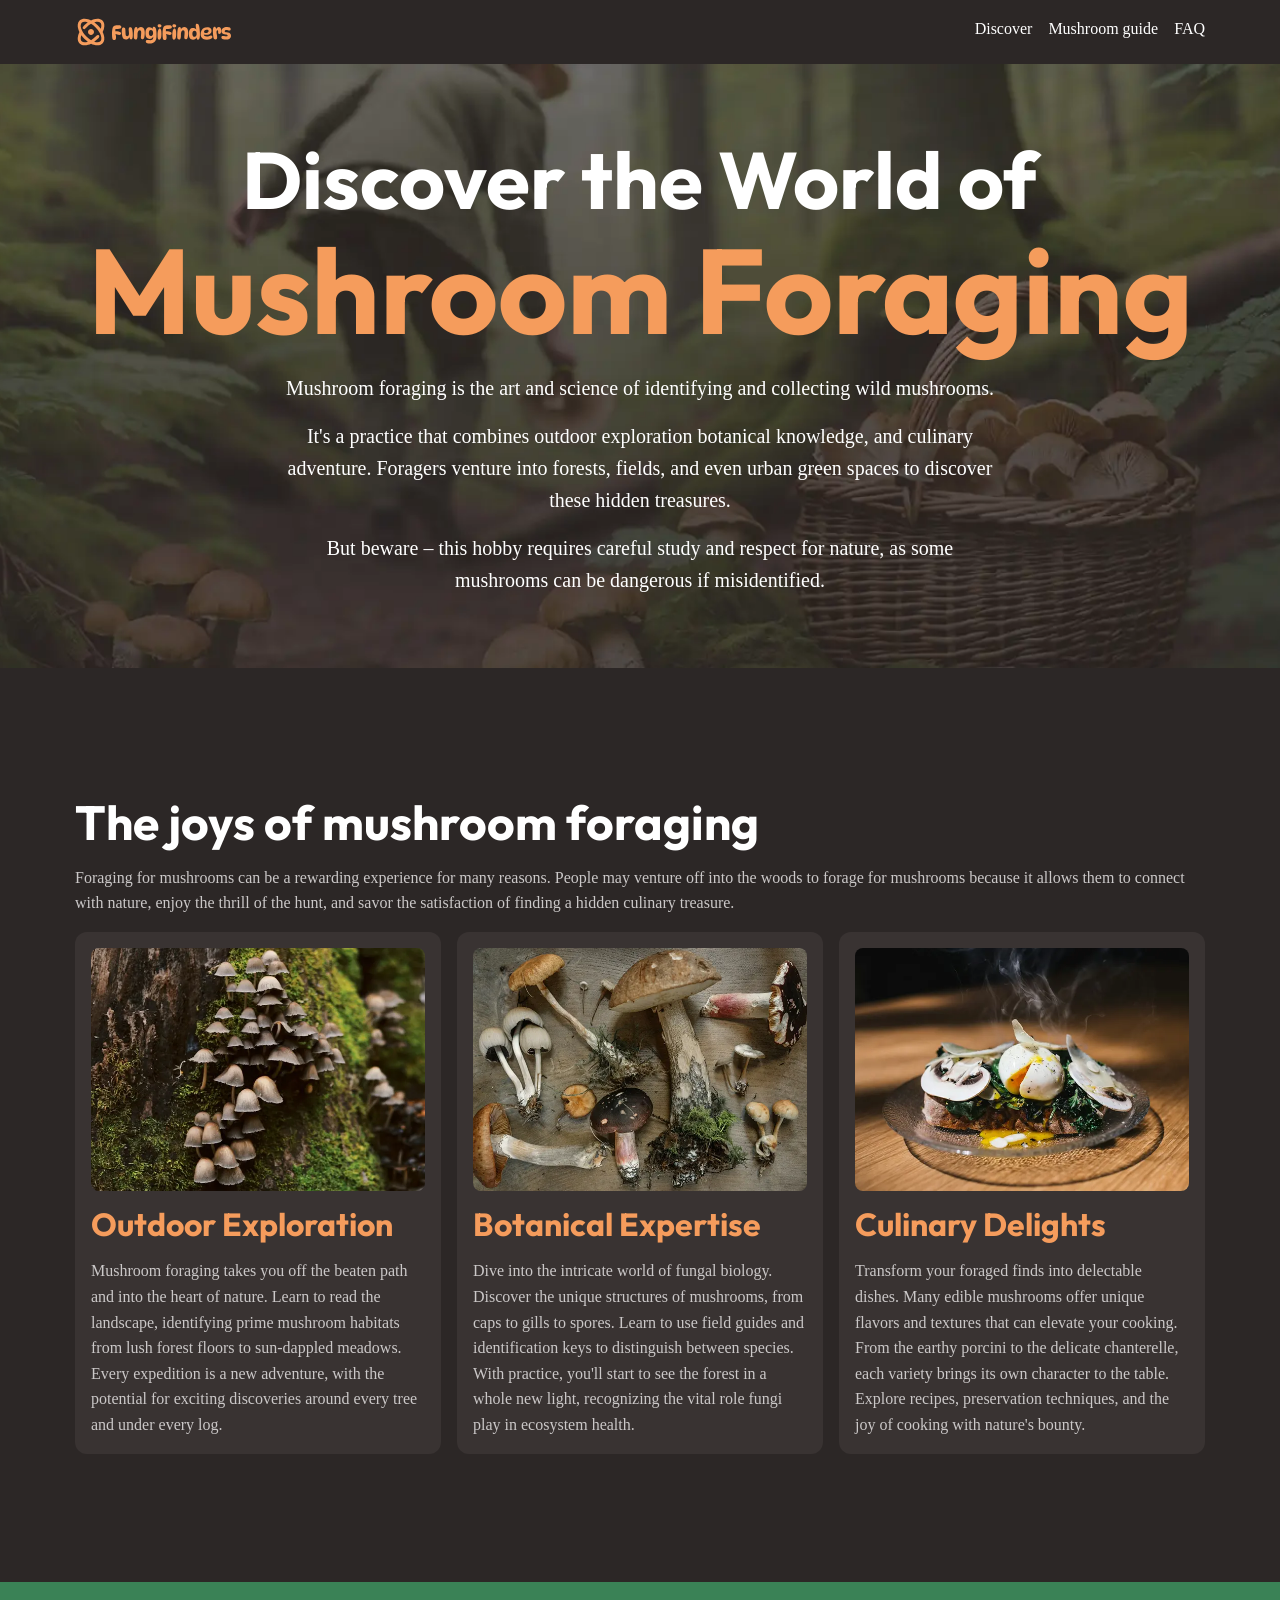
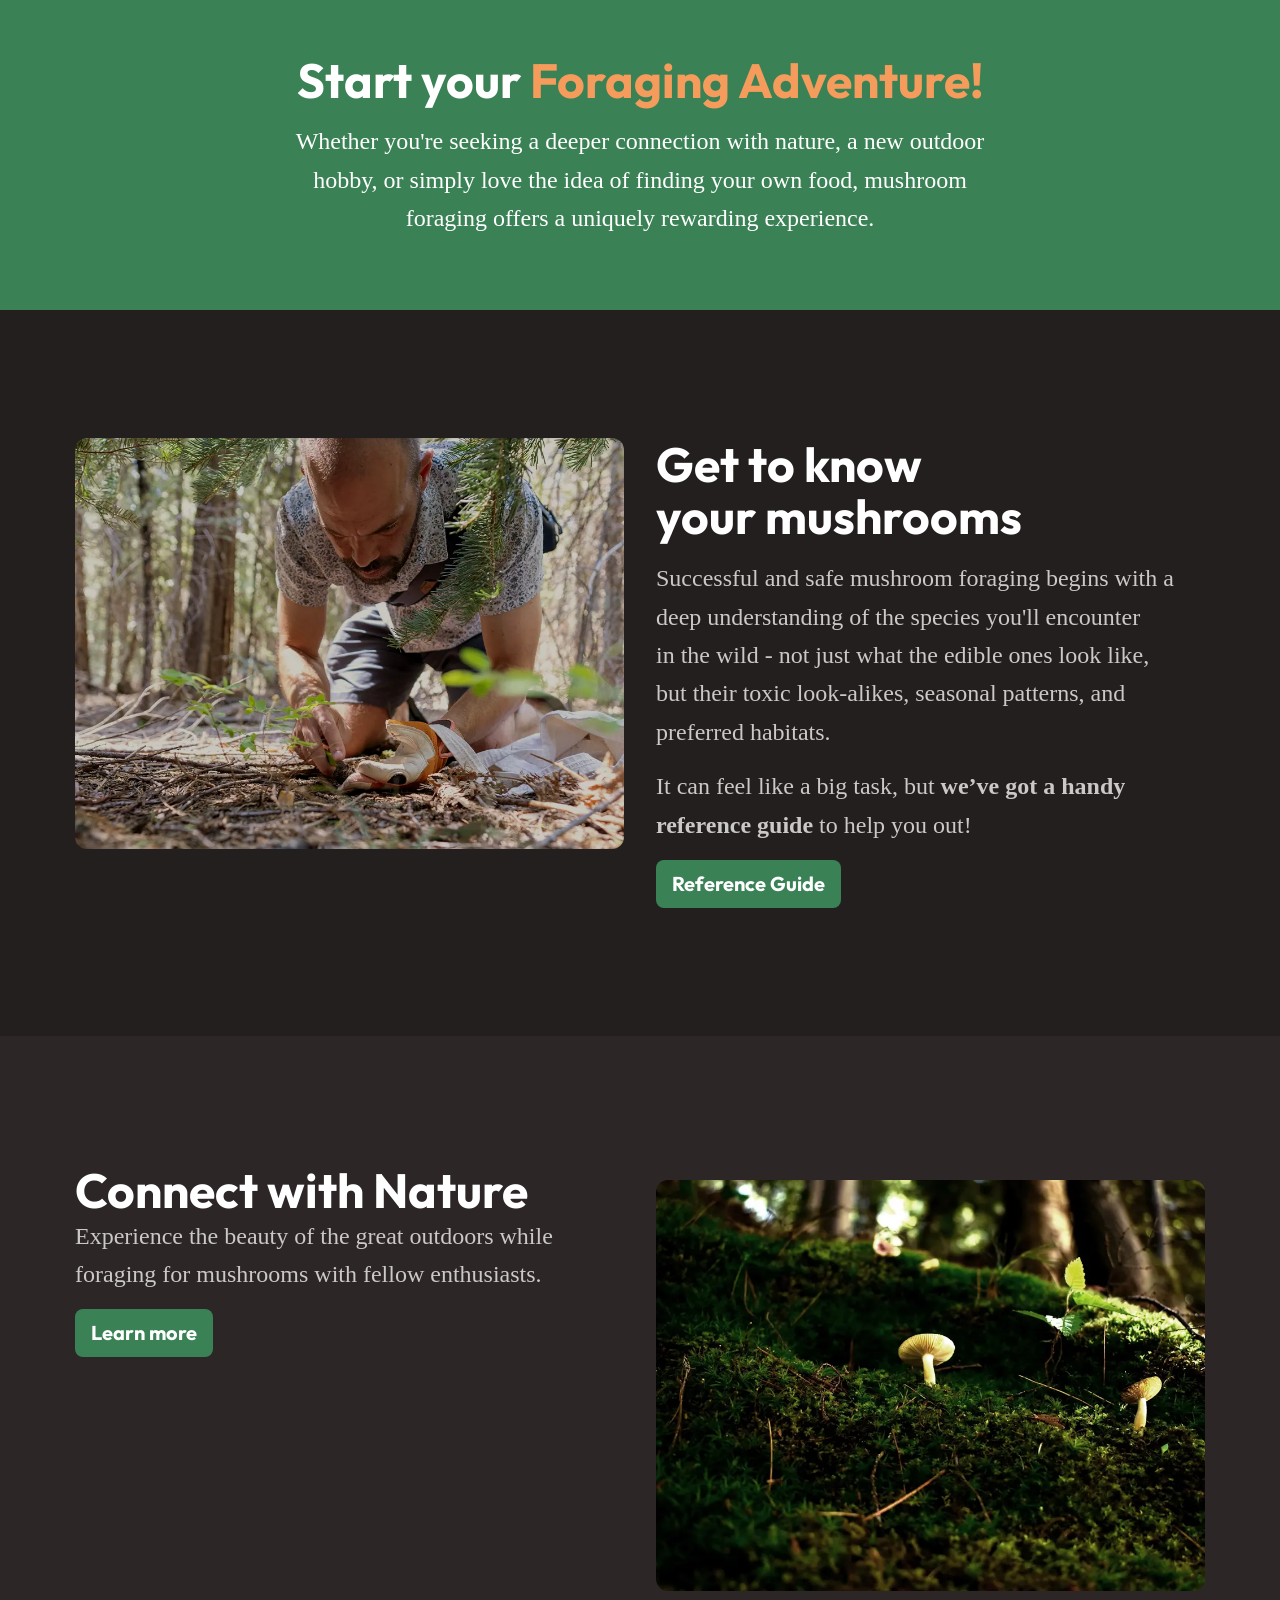
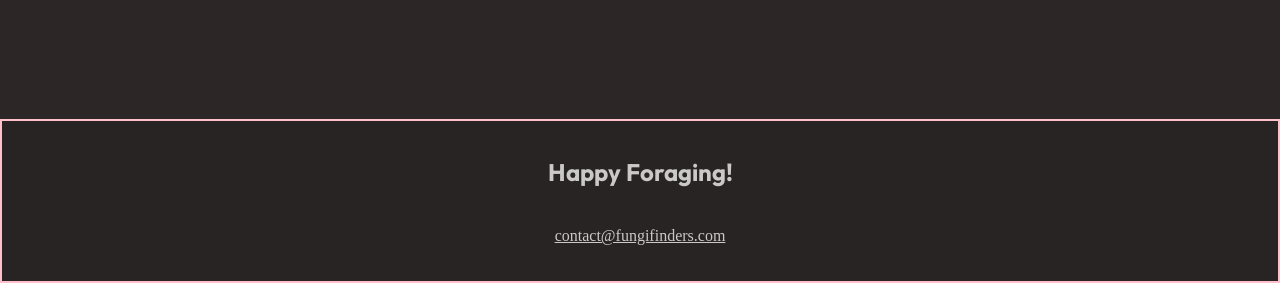
==== commit a801f2c3: "creating flow" ====
--- a/index.html
+++ b/index.html
@@ -16,47 +16,50 @@
 <body>
     <header class="site-header">
         <div class="wrapper" data-width="wide">
-            <a href="/">
+            <div class="site-header__inner">
                 <img class="logo" src="/fungi-finders-assets-and-designs-final/assets/fungi-finders.svg" />
-            </a>
+            
 
-            <nav class="primary-navigation">
-                <ul role="list">
-                    <li><a href="/">Discover</a></li>
-                    <li><a href="mushroom-guide.html">Mushroom guide</a></li>
-                    <li><a href="mushroom-guide.html#faq">FAQ</a></li>
-                </ul>
-            </nav>
+                <nav class="primary-navigation">
+                    <ul role="list">
+                        <li><a href="/">Discover</a></li>
+                        <li><a href="mushroom-guide.html">Mushroom guide</a></li>
+                        <li><a href="mushroom-guide.html#faq">FAQ</a></li>
+                    </ul>
+                </nav>
+            </div>
         </div>
     </header>
     <main>
-        <section class="hero section" data-padding="compact">
+        <section class="hero section flow" data-padding="compact">
             <div class="wrapper">
-                <h1>
+                <h1 class="hero__title">
                     Discover the World of
                     <span>Mushroom Foraging</span>
                 </h1>
             </div>
                 <div class="wrapper" data-width="narrow">
-                    <p>
-                        Mushroom foraging is the art and science of identifying and
-                        collecting wild mushrooms.
-                    </p>
-                    <p>
-                        It's a practice that combines outdoor exploration botanical
-                        knowledge, and culinary adventure. Foragers venture into forests,
-                        fields, and even urban green spaces to discover these hidden
-                        treasures.
-                    </p>
-                    <p>
-                        But beware – this hobby requires careful study and respect for
-                        nature, as some mushrooms can be dangerous if misidentified.
-                    </p>
+                    <div class="flow">
+                        <p>
+                            Mushroom foraging is the art and science of identifying and
+                            collecting wild mushrooms.
+                        </p>
+                        <p>
+                            It's a practice that combines outdoor exploration botanical
+                            knowledge, and culinary adventure. Foragers venture into forests,
+                            fields, and even urban green spaces to discover these hidden
+                            treasures.
+                        </p>
+                        <p>
+                            But beware – this hobby requires careful study and respect for
+                            nature, as some mushrooms can be dangerous if misidentified.
+                        </p>
+                    </div>
                 </div>
         </section>
 
         <section class="section">
-            <div class="wrapper">
+            <div class="wrapper flow">
                 <h2 class="section-title">The joys of mushroom foraging</h2>
                 <p>
                     Foraging for mushrooms can be a rewarding experience for many
@@ -71,7 +74,7 @@
                     <div class="card">
                         <img src="/fungi-finders-assets-and-designs-final/assets/outdoor-exploration.webp"
                             alt="Tighly grouped brown mushrooms growing up the side of a mossy tree trunk" />
-                        <h3>Outdoor Exploration</h3>
+                        <h3 class="card__title">Outdoor Exploration</h3>
                         <p>
                             Mushroom foraging takes you off the beaten path and into the
                             heart of nature. Learn to read the landscape, identifying prime
@@ -83,7 +86,7 @@
 
                     <div class="card">
                         <img src="/fungi-finders-assets-and-designs-final/assets/botanical-expertise.webp" alt="Various harvested wild mushrooms on a table" />
-                        <h3>Botanical Expertise</h3>
+                        <h3 class="card__title">Botanical Expertise</h3>
                         <p>
                             Dive into the intricate world of fungal biology. Discover the
                             unique structures of mushrooms, from caps to gills to spores.
@@ -97,7 +100,7 @@
                     <div class="card">
                         <img src="/fungi-finders-assets-and-designs-final/assets/culinary-delight.webp"
                             alt="A freshly cooked plate of food, still steaming, with several mushroom slices on it" />
-                        <h3>Culinary Delights</h3>
+                        <h3 class="card__title">Culinary Delights</h3>
                         <p>
                             Transform your foraged finds into delectable dishes. Many edible
                             mushrooms offer unique flavors and textures that can elevate
@@ -111,8 +114,8 @@
             </div>
         </section>
 
-        <section class="background-accent-main section" data-padding="compact">
-            <div class="wrapper" data-width="narrow">
+        <section class="background-accent-main section text-center" data-padding="compact">
+            <div class="wrapper flow font-size-lg text-high-contrast" data-width="narrow">
                 <h2 class="section-title">Start your <span class="text-brand">Foraging Adventure!</span></h2>
                 <p>
                     Whether you're seeking a deeper connection with nature, a new
@@ -124,13 +127,13 @@
 
         <section class="section background-extra-dark">
             <div class="wrapper" data-width="wide">
-                <div class="equal-columns">
+                <div class="equal-columns" data-gap="large" data-alignment="centered">
                     <!-- two columns -->
                     <div>
                         <img src="/fungi-finders-assets-and-designs-final/assets/get-to-know.webp"
                             alt="A man on his hands and knees carefully digging a mushroom out of the forest floor" />
                     </div>
-                    <div>
+                    <div class="flow font-size-lg">
                         <h2 class="section-title">Get to know your mushrooms</h2>
                         <p>
                             Successful and safe mushroom foraging begins with a deep
@@ -153,7 +156,7 @@
 
         <section class="section">
             <div class="wrapper">
-                <div class="equal-columns">
+                <div class="equal-columns flow font-size-lg" data-gap="large" data-alignment="centered">
                     <!-- two columns -->
                     <div>
                         <h2 class="section-title">Connect with Nature</h2>
@@ -174,7 +177,7 @@
     </main>
 
     <footer class="site-footer">
-        <p>Happy Foraging!</p>
+        <p class="site-footer__title">Happy Foraging!</p>
         <a href="mailto:contact@fungifinders.com">contact@fungifinders.com</a>
     </footer>
 </body>
--- a/style.css
+++ b/style.css
@@ -187,7 +187,34 @@
 }
     } 
 
-@layer layout{
+@layer layout{  
+
+    .flow > * + * {
+        margin-top: var(--flow-spacer, 1rem);
+    }
+
+    .grid-flow {
+        display: grid;
+        gap: var(--grid-flow-gap, 1rem)
+    }
+
+    .equal-columns{
+        display: grid;
+        gap: var(--equal-columns-gap, 1rem);
+        align-items: var(--equal-columns-vertical-alignment, stretch);
+
+        @media (width > 760px) {
+            grid-auto-flow: column;
+            grid-auto-columns: 1fr;
+        }
+
+    &[data-gap="large"]{
+            --equal-columns-gap: 2rem;
+        }
+    &[data-alignment="centered"]{
+        --equal-columns-vertical-alignmen: center;
+    }
+    }
    .section{
     padding-block: 3.75rem;
 
@@ -220,6 +247,108 @@
     }
 }
 
+
+@layer components {
+    .hero {
+        text-align: center;
+        font-size: var(--font-size-md);
+        color: var(--text-high-contrast);
+        background-image: url(/fungi-finders-assets-and-designs-final/assets/hero.webp);
+        background-size: cover;
+        background-position: center;
+    }
+
+    .hero__title{
+        font-size: var(--font-size-heading-lg);
+        
+        span {
+            font-size: var(--font-size-heading-xl);
+            color: var(--text-brand);
+            display: block;
+        }
+    }
+
+    .card {
+        display: grid;
+        gap: var(--card-gap, 1rem);
+        padding: 1rem;
+        background-color: var(--background-light);
+        border-radius: var(--border-radius-3);
+
+
+        img {
+            border-radius: var(--border-radius-2);
+        }
+    }
+    .card__title {
+        font-size: var(--card-title-fz, var(--font-size-heading-sm));
+        color: var(--card-title-color, var(--text-brand))
+    }
+    .site-header{
+        padding-block: 1rem;
+    }
+    .site-header__inner {
+        display: flex;
+        justify-content: space-between;
+        flex-wrap: wrap;
+        gap: .5rem 1rem;
+    }
+    .primary-navigation {
+        ul {
+            display: flex;
+            gap: .5rem 1rem;
+            flex-wrap: wrap;
+            list-style: none;
+        }
+        a{
+            text-decoration:none;
+        }
+    }
+    .site-footer {
+        text-align: center;
+        background-color: var(--background-dark);
+        border: pink solid 2px;
+        
+        padding-block: 2rem;
+        display: grid;
+        gap: 2rem;
+
+        a {
+            color: var(--text-main);
+        }
+        a:hover,
+        a:focus-visible {
+            color: var(--text-brand-light);
+        }
+    }
+
+    .site-footer__title{
+        font-size: var(--font-size-lg);
+        font-family: var(--ff-heading);
+        font-weight: 700;
+    }
+    .button {
+        display: inline-flex;
+        padding: .5rem 1rem;
+        margin-top: 1rem;
+        background-color: var(--background-accent-main);
+        font-family: var(--ff-heading);
+        font-weight: 700;
+        font-size: var(--font-size-md);
+
+        text-decoration: none;
+        cursor: pointer;
+
+        border-radius: var(--border-radius-2);
+    }
+
+    .button:hover,
+    .button:focus-visible{
+
+        color: var(--text-high-contrast);
+        background-color: var(--background-accent-light);
+    }
+}
  /* making links more accessible 
  for screenreaders*/
 
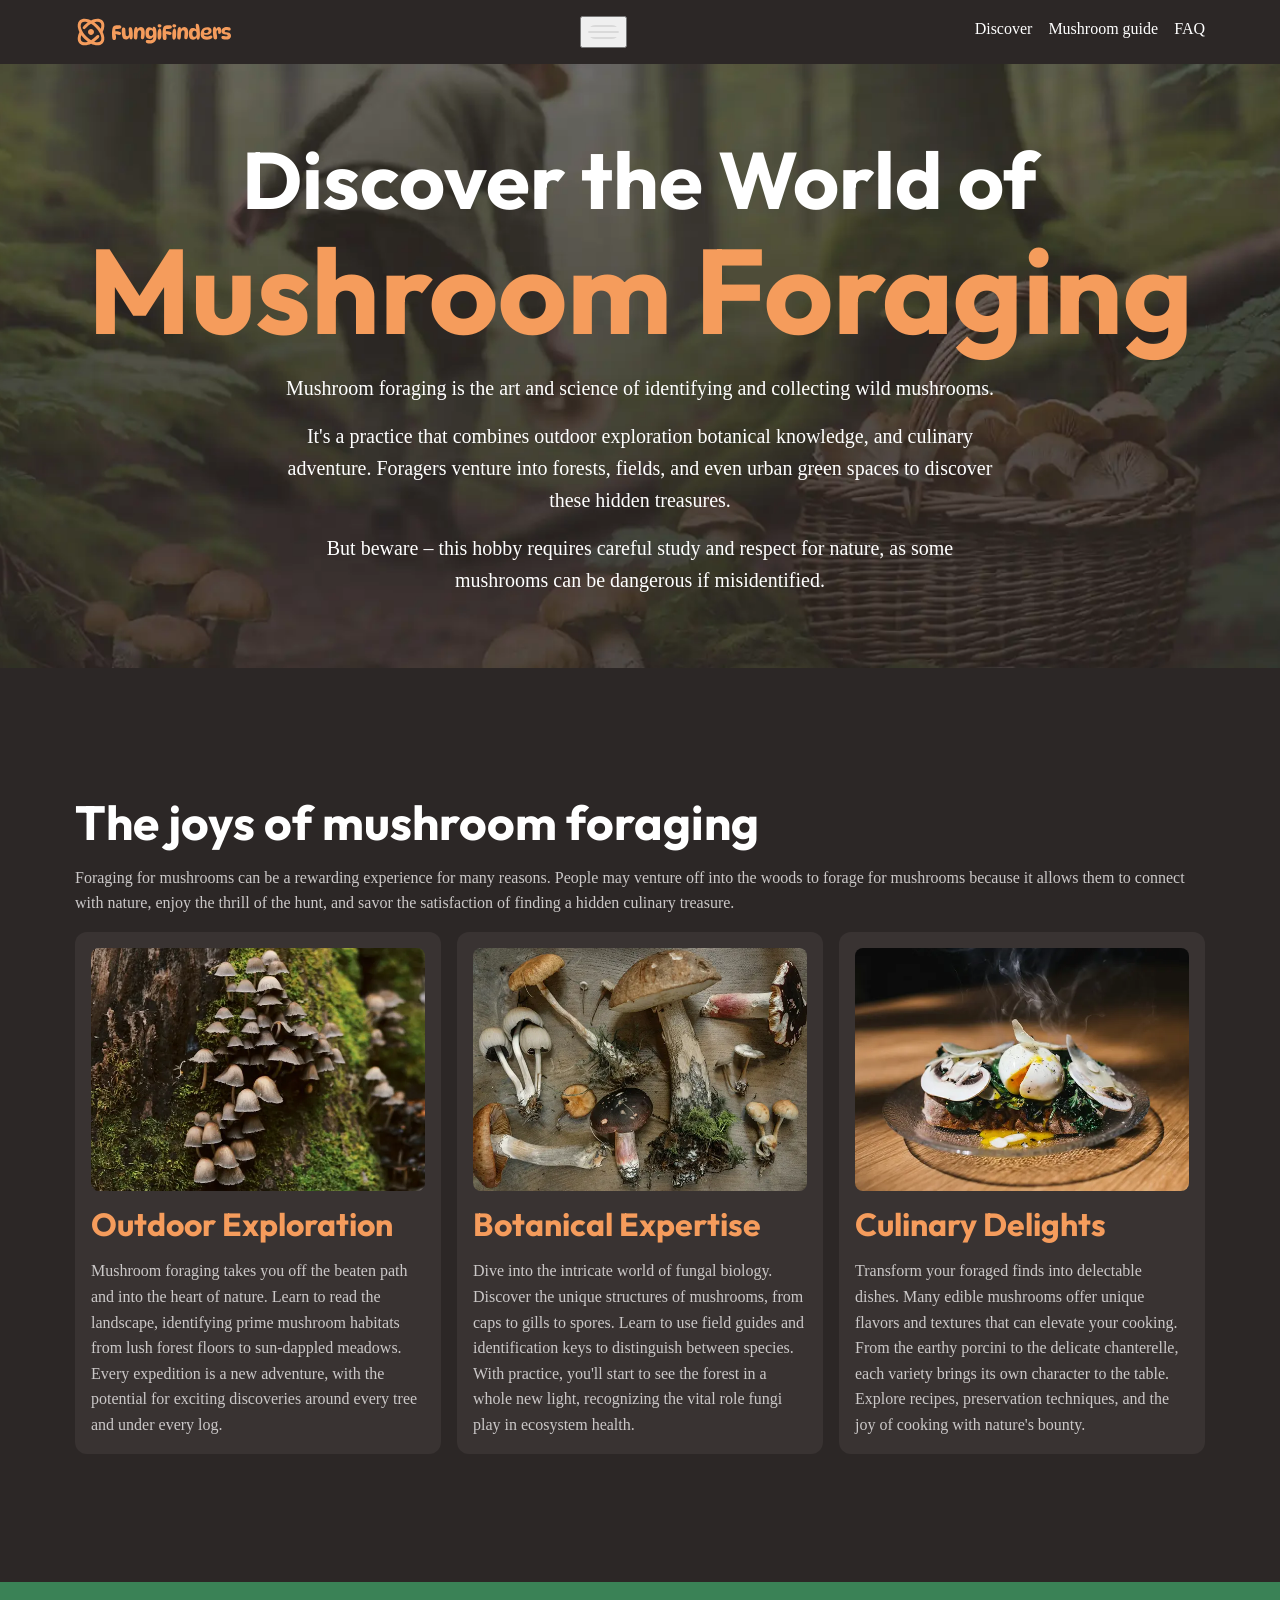
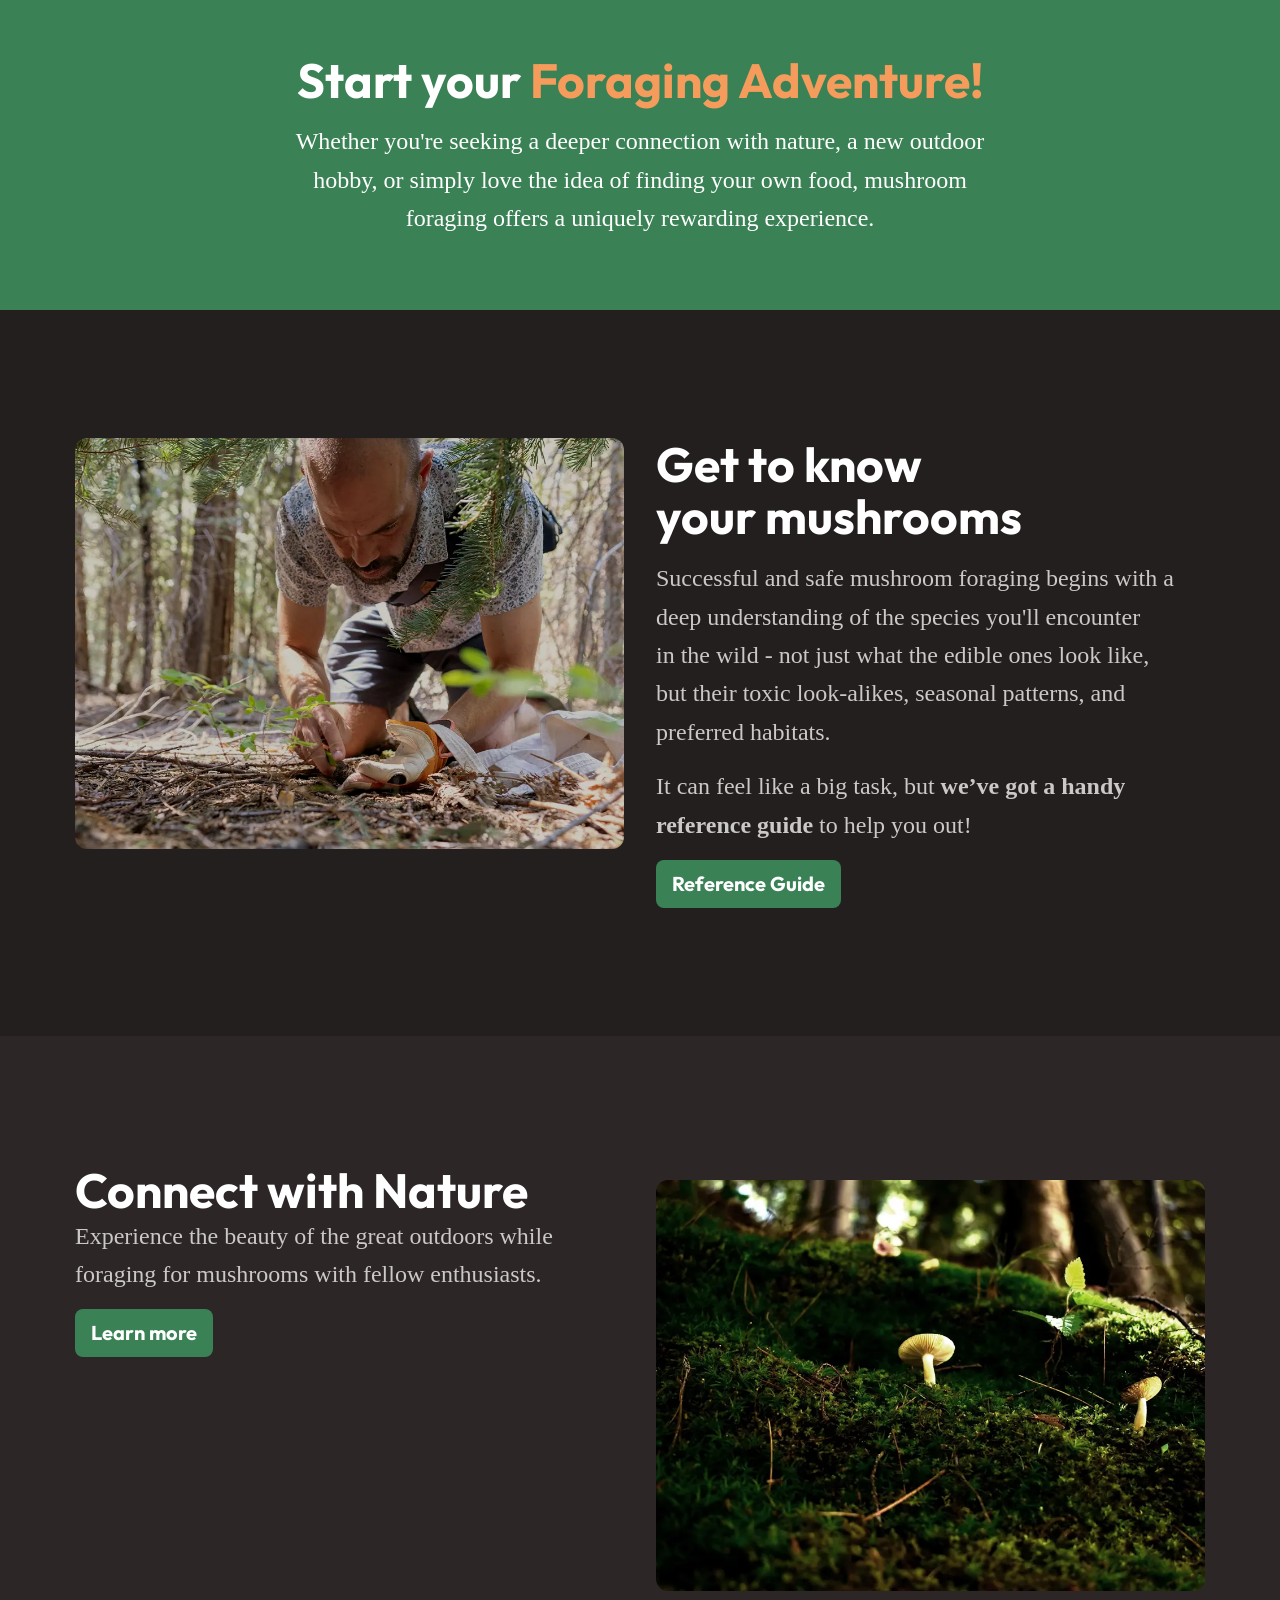
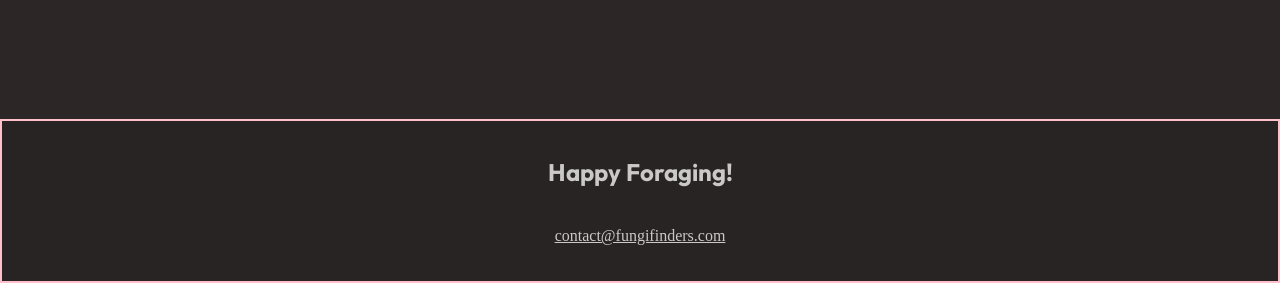
==== commit 0810b586: "added hamburger button" ====
--- a/index.html
+++ b/index.html
@@ -19,8 +19,11 @@
             <div class="site-header__inner">
                 <img class="logo" src="/fungi-finders-assets-and-designs-final/assets/fungi-finders.svg" />
             
-
-                <nav class="primary-navigation">
+            <button aria-controls="primary-nav" aria-expanded="false">
+                <img src="/fungi-finders-assets-and-designs-final/assets/hamburger.svg" alt="/">
+                <span class="visually-hidden">menu</span>
+            </button>
+                <nav class="primary-navigation" id="primary-nav">
                     <ul role="list">
                         <li><a href="/">Discover</a></li>
                         <li><a href="mushroom-guide.html">Mushroom guide</a></li>
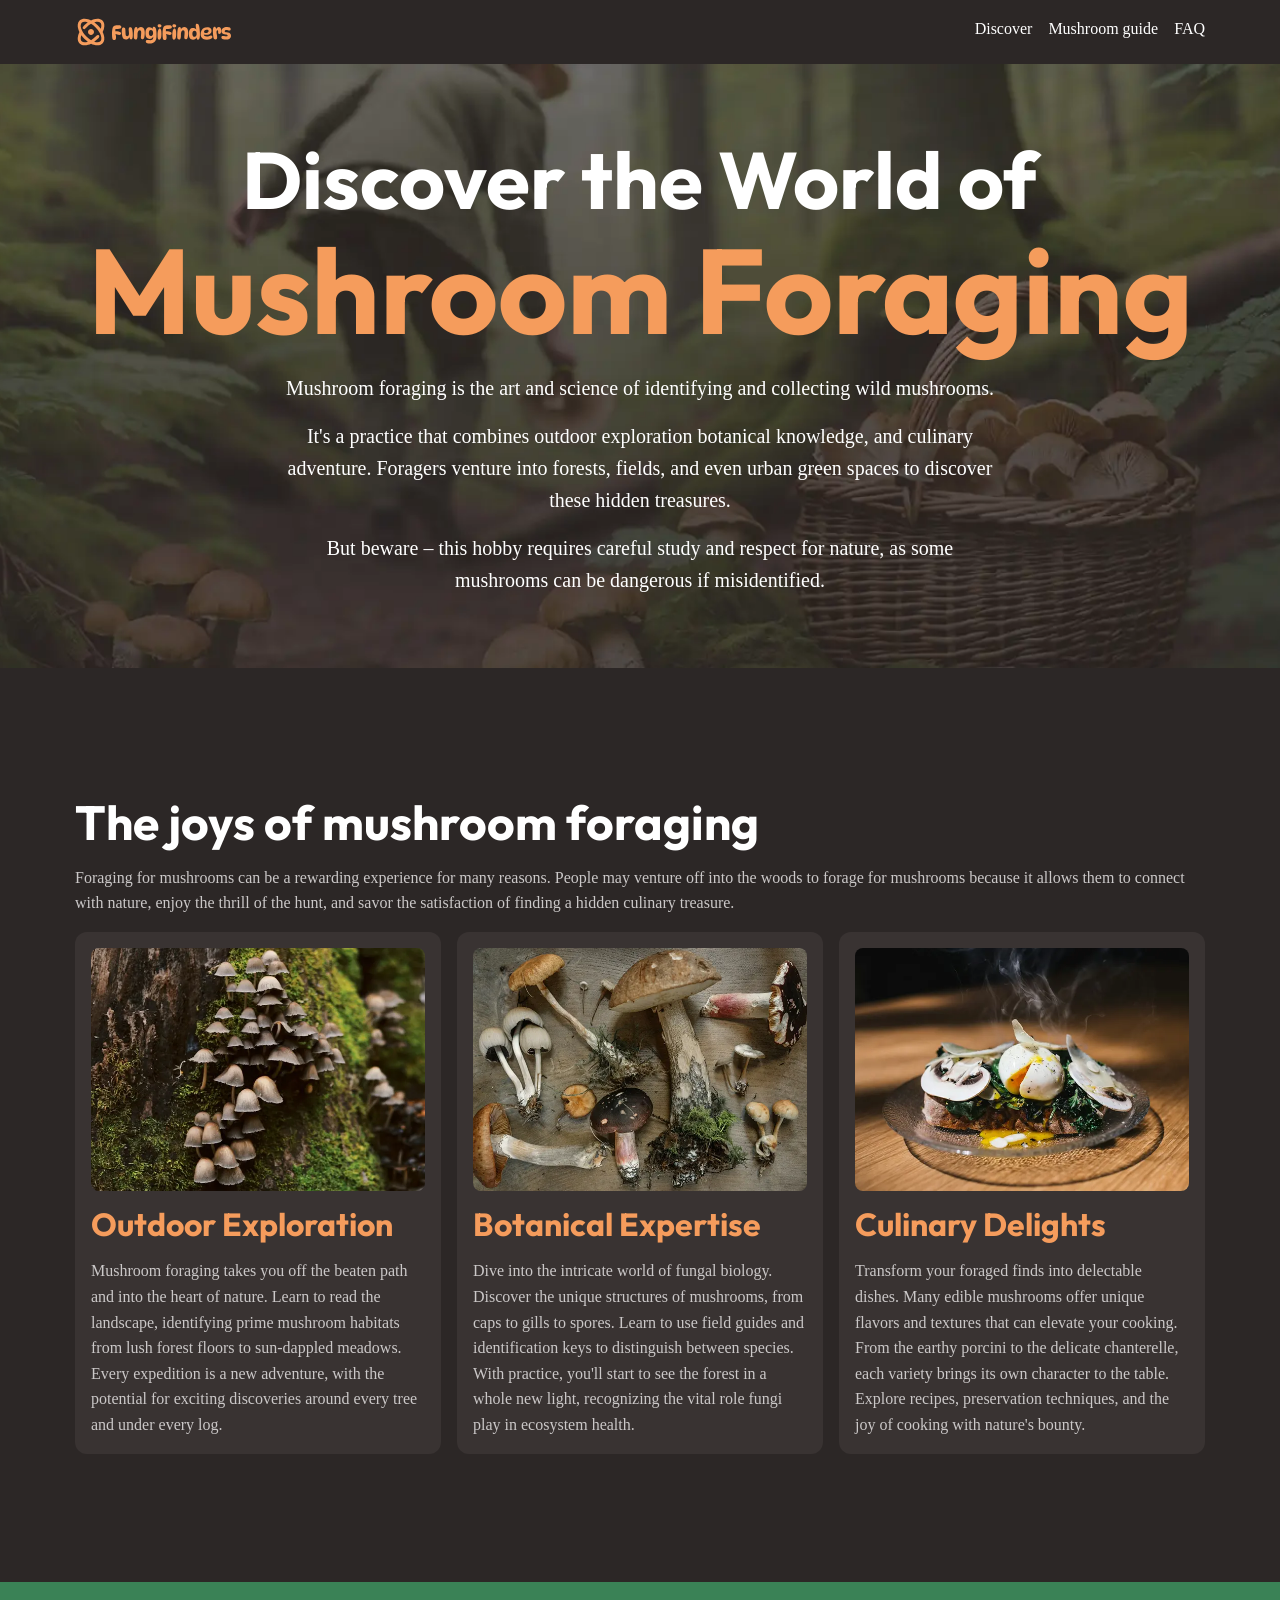
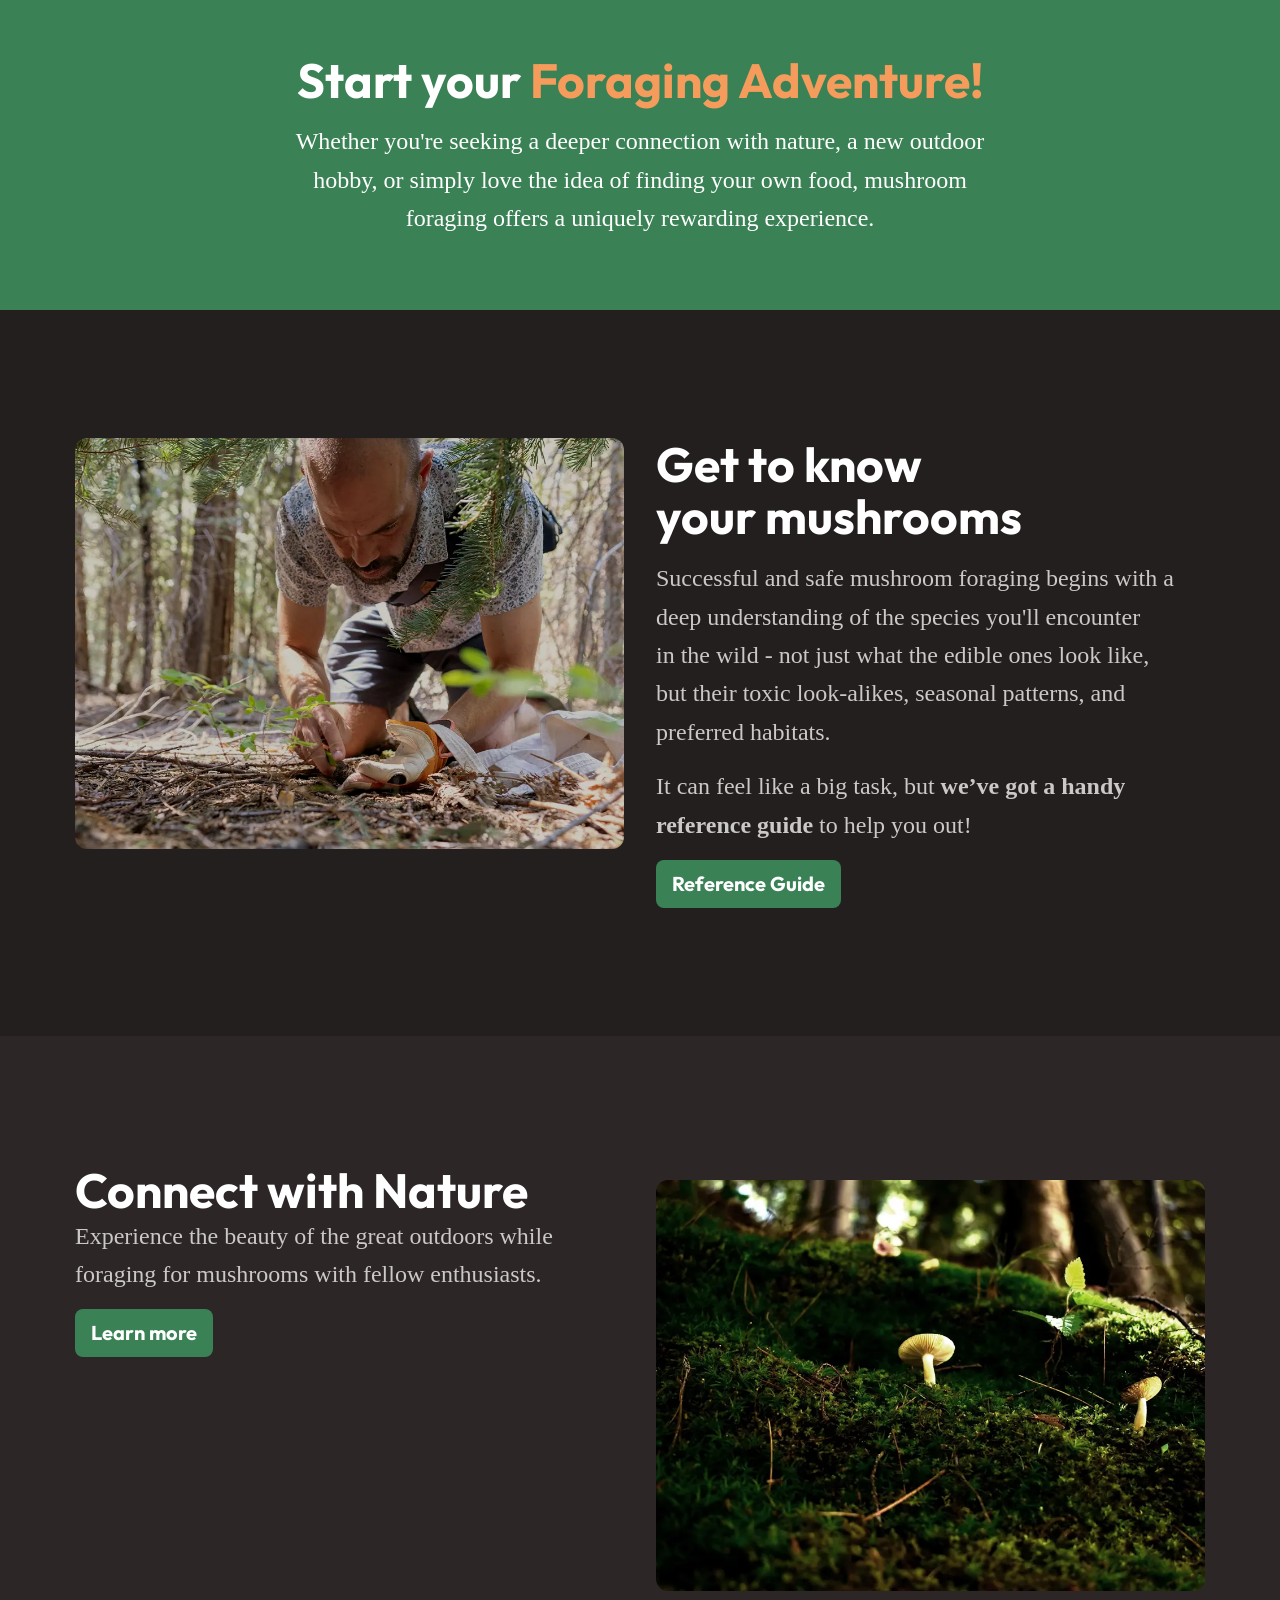
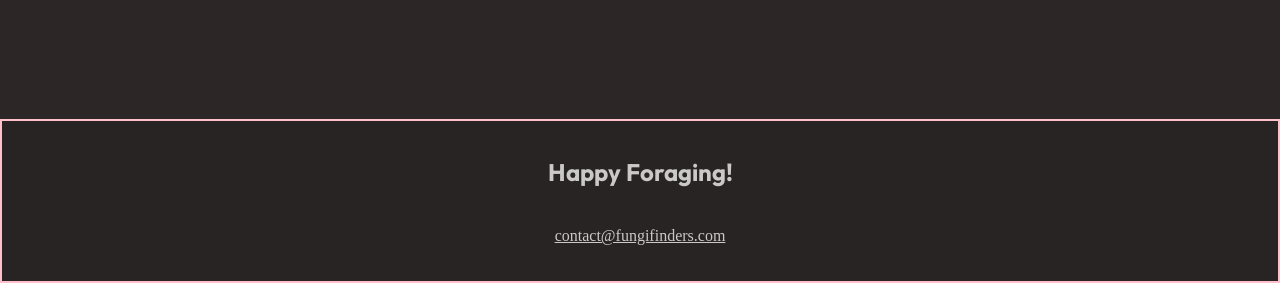
==== commit c04fdab8: "putting hamburger to work" ====
--- a/index.html
+++ b/index.html
@@ -11,6 +11,7 @@
         href="https://fonts.googleapis.com/css2?family=Fira+Sans:wght@400;700&family=Outfit:wght@100..900&display=swap"
         rel="stylesheet" />
     <link rel="stylesheet" href="style.css" />
+    <script src="script.js" defer></script>
 </head>
 
 <body>
--- a/style.css
+++ b/style.css
@@ -293,7 +293,24 @@
         flex-wrap: wrap;
         gap: .5rem 1rem;
     }
-    .primary-navigation {
+
+[aria-controls="primary-nav"] {
+    z-index: 100;
+    background: transparent;
+    cursor: pointer;
+    border: 0;
+
+    img {
+        border-radius: 0;
+    }
+}
+
+/* makes dispaear burger constantly */
+[aria-controls="primary-nav"] {
+    display: none;
+}
+
+     .primary-navigation {
         ul {
             display: flex;
             gap: .5rem 1rem;
@@ -302,6 +319,48 @@
         }
         a{
             text-decoration:none;
+        }
+
+        [aria-controls="primary-nav"]{
+            display: none;
+        }
+
+        @media ( width < 760px) {
+            background-color: var(--background-accent-main);
+            padding: 2rem;
+            border-bottom-left-radius: var(--border-radius-3);
+
+            display: none;
+            position: absolute;
+            z-index: 10;
+            top: 0;
+            right: 0;
+
+            font-size: var(--font-size-lg);
+            font-weight: 700;
+            font-family: var(--ff-heading);
+
+            ul {
+                flex-direction: column;
+                gap: 0;
+            }
+
+            li + li {
+                /* background: red; */
+                margin-top: 1.5rem;
+                padding-block-start: 1.5rem;
+                border-top: 3px solid var(--background-accent-light);
+            }
+        }
+    }
+    
+/* here outside of the primary-navigation (it would be possible to nest */
+    @media (width < 760px){
+        [aria-controls="primary-nav"] {
+            display: block;
+        } 
+        [aria-expanded="true"] + .primary-navigation{
+            display: block;
         }
     }
     .site-footer {
